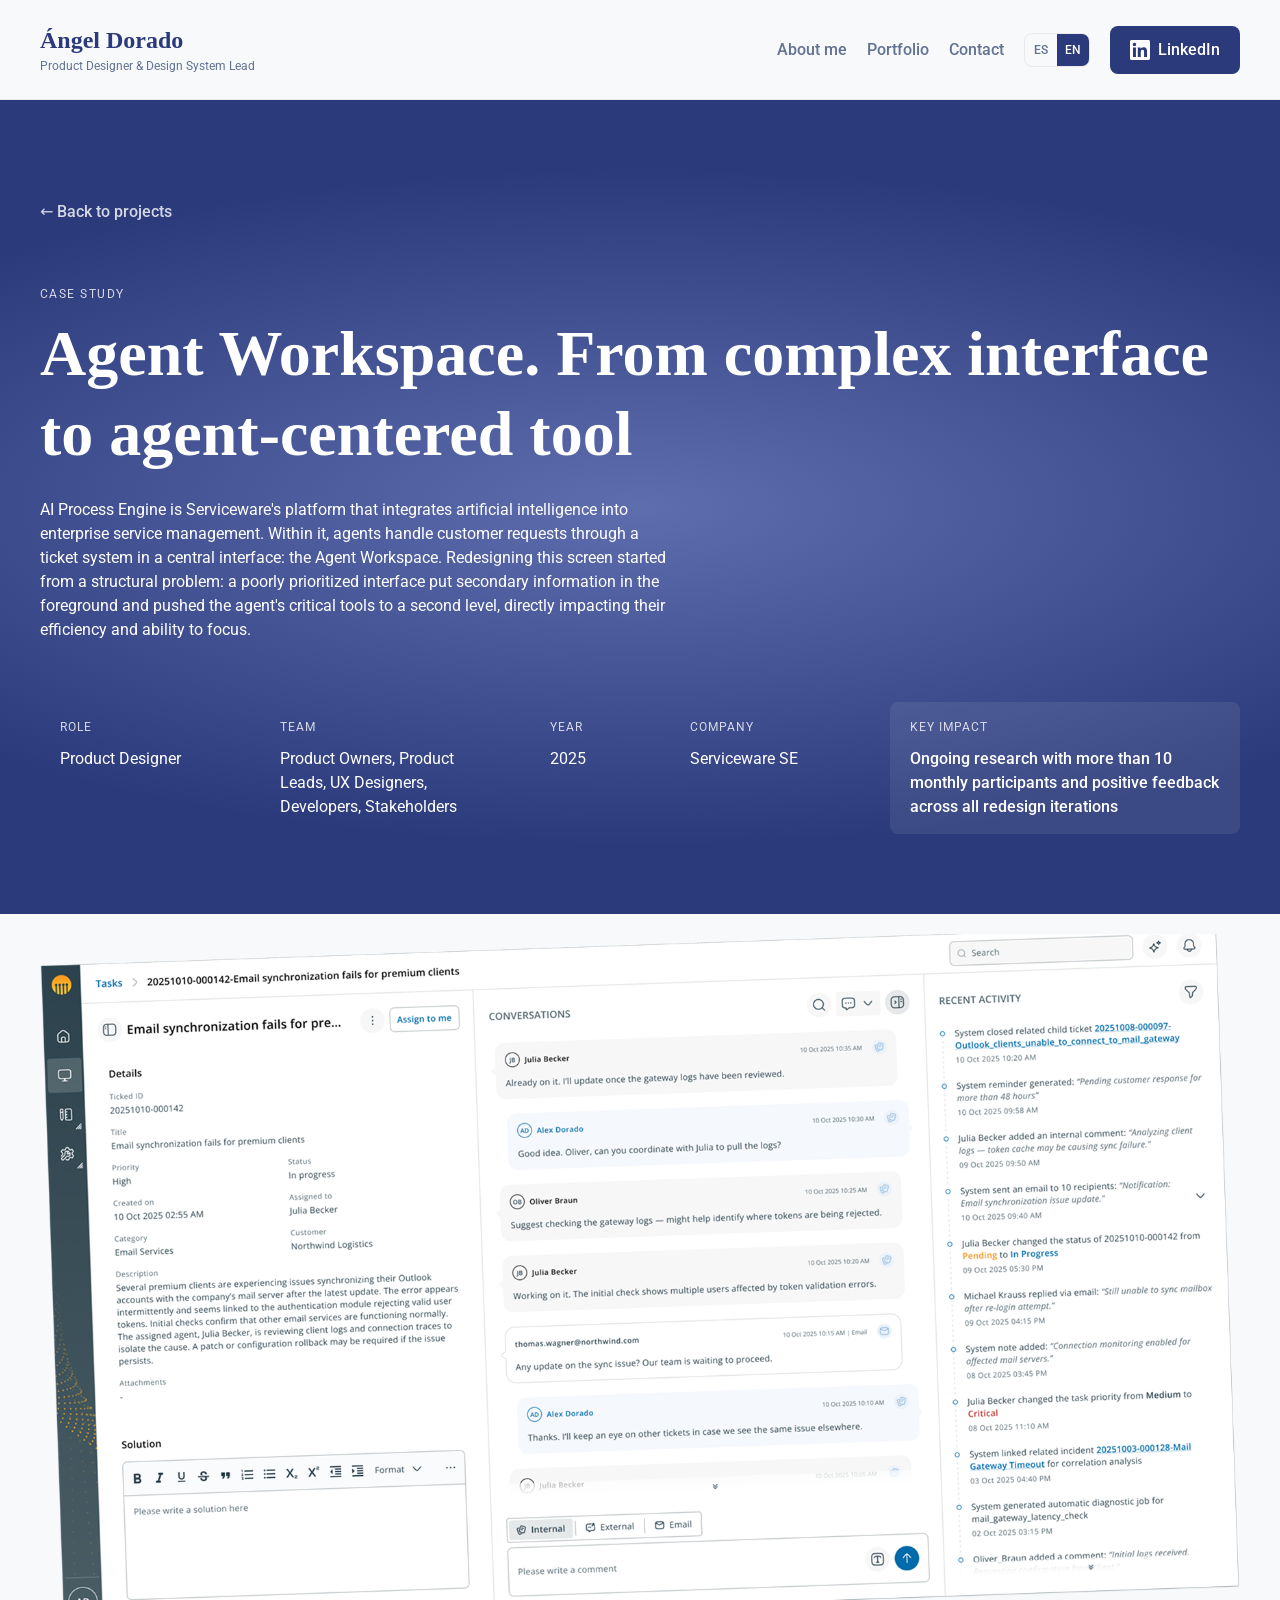
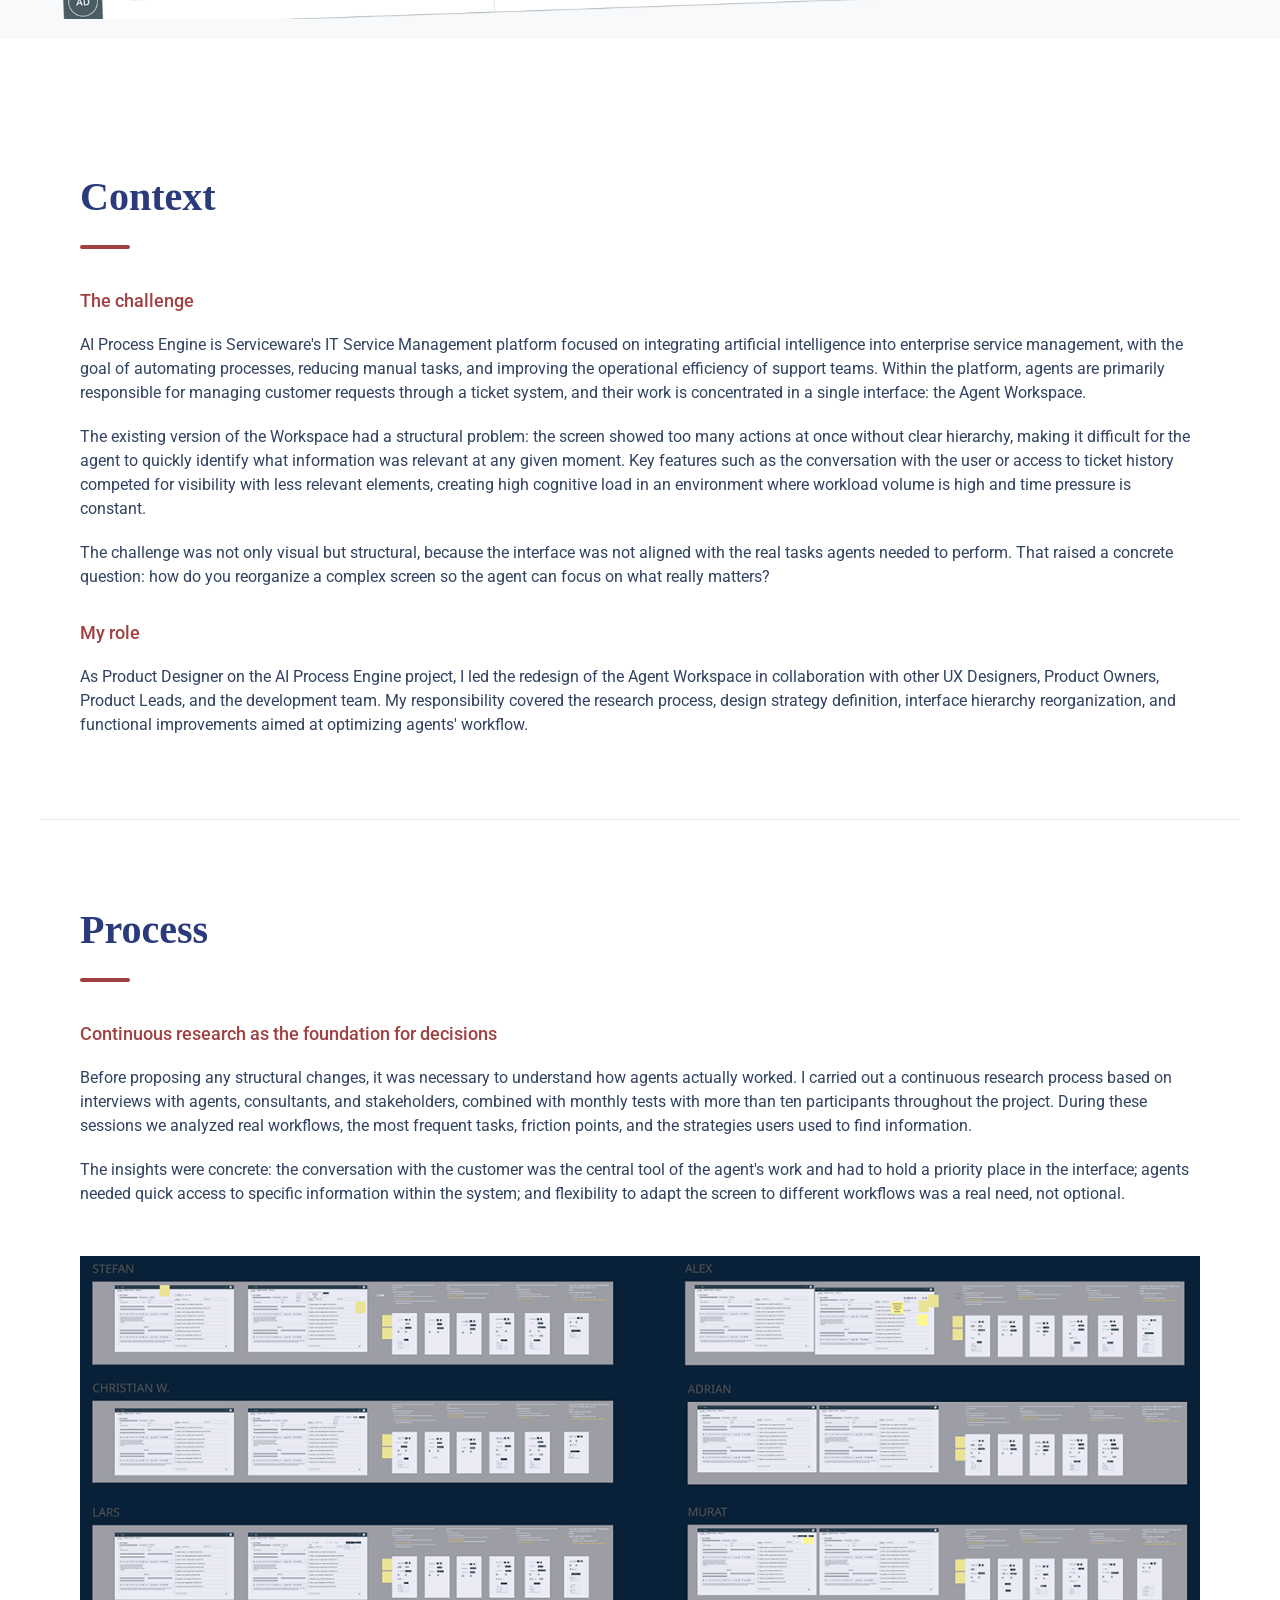
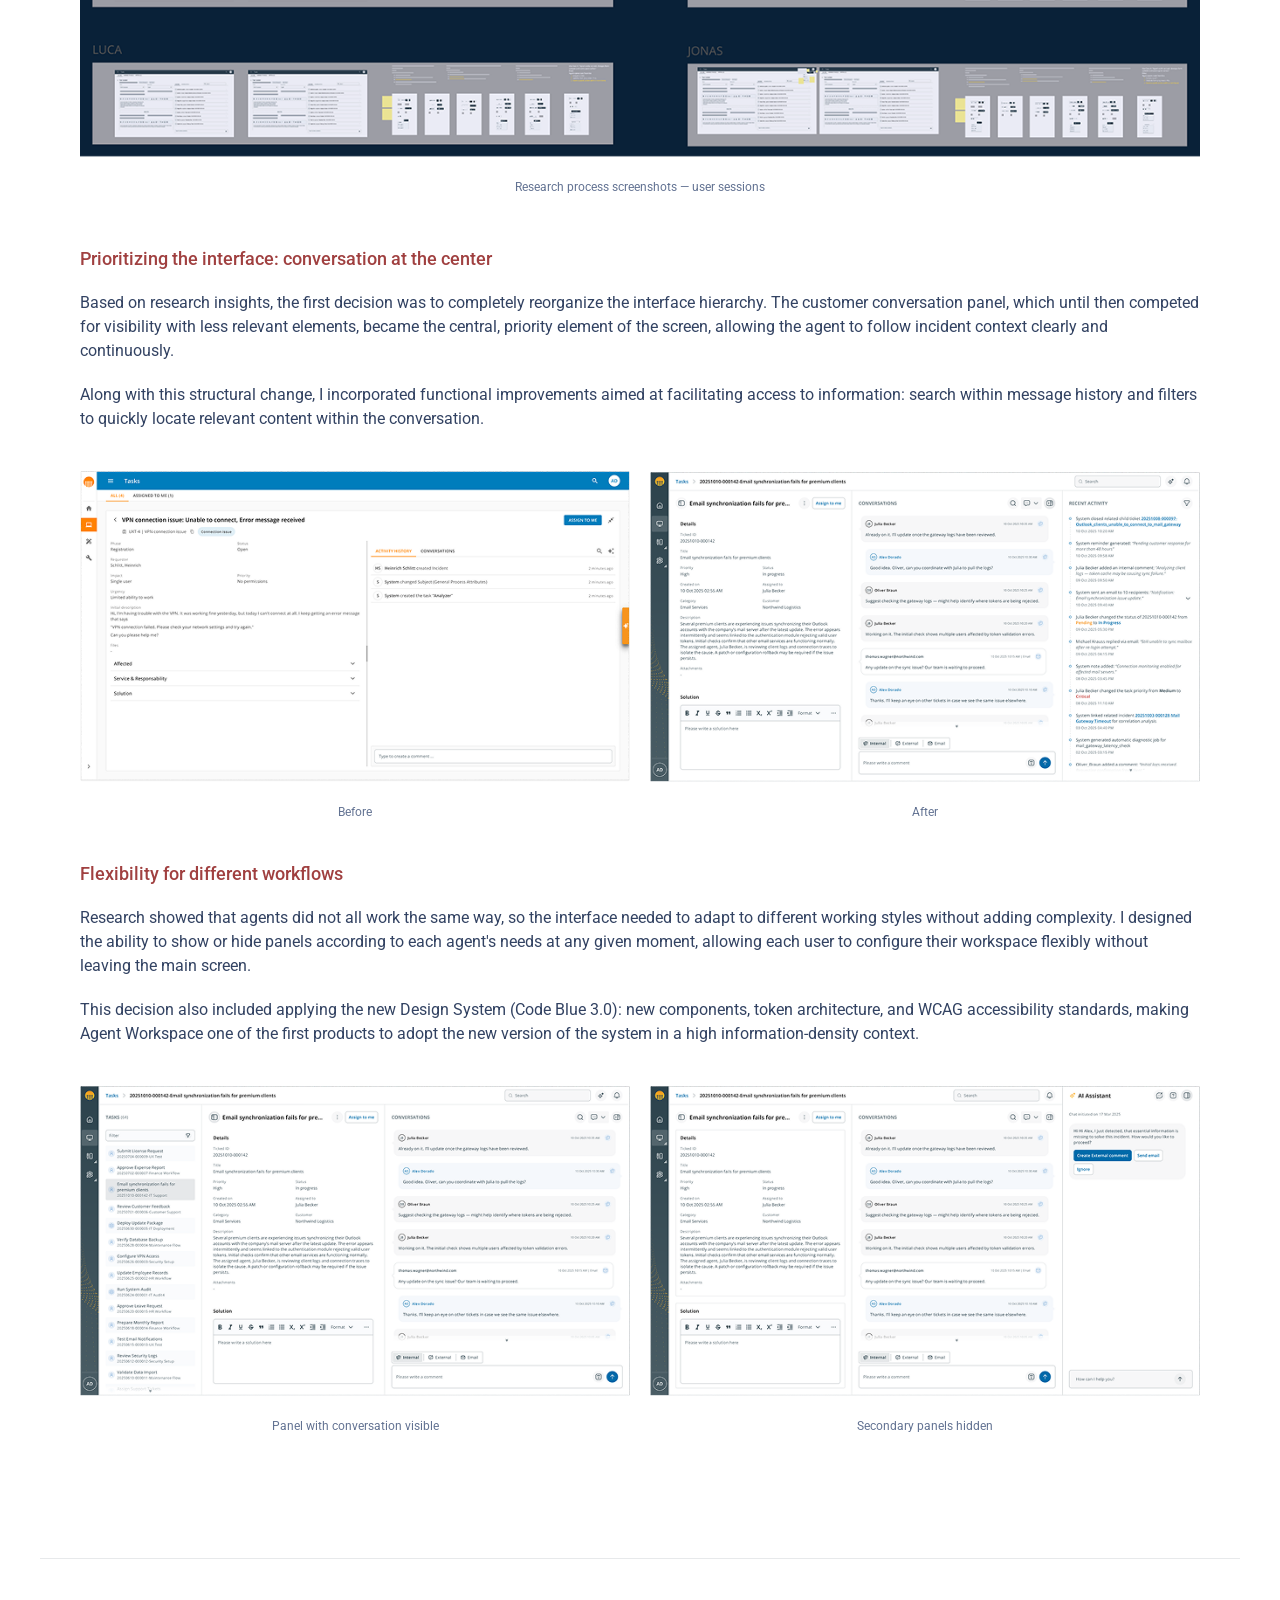
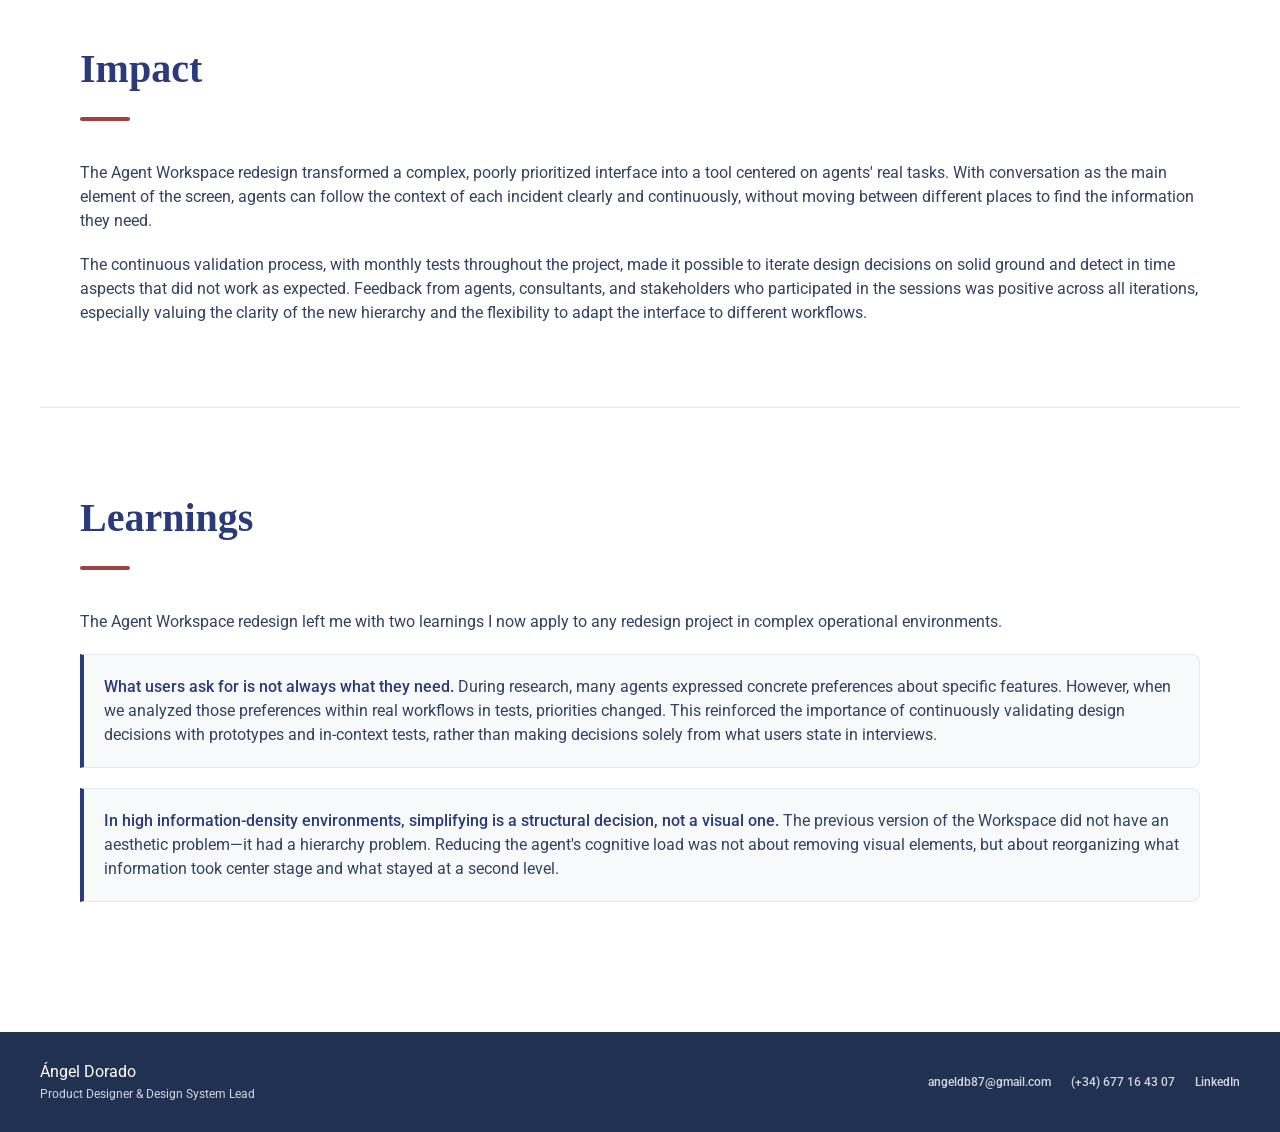
==== proyectos/agent-workspace.html @ 92e084d4 "Publicar portfolio personal con home y casos de estudio. Incluye diseño según Figma, i18n ES/EN y se" ====
<!DOCTYPE html>
<html lang="es">
<head>
  <meta charset="UTF-8">
  <meta name="viewport" content="width=device-width, initial-scale=1.0">
  <title data-i18n-attr="title:case.agent.page_title">Agent Workspace — Ángel Dorado</title>
  <link rel="preconnect" href="https://fonts.googleapis.com">
  <link rel="preconnect" href="https://fonts.gstatic.com" crossorigin>
  <link href="https://fonts.googleapis.com/css2?family=Roboto:wght@400;500;700&display=swap" rel="stylesheet">
  <link rel="stylesheet" href="../css/styles.css">
  <link rel="stylesheet" href="../css/case-study.css">
</head>
<body class="case-study-page">

<nav id="main-nav">
  <a href="../index.html" class="nav-brand">
    <span class="nav-name">Ángel Dorado</span>
    <span class="nav-role" data-i18n="nav.role">Product Designer & Design System Lead</span>
  </a>
  <ul class="nav-links">
    <li><a href="../index.html#about" data-i18n="nav.about">Sobre mi</a></li>
    <li><a href="../index.html#proyectos" data-i18n="nav.portfolio">Portfolio</a></li>
    <li><a href="../index.html#contacto" data-i18n="nav.contact">Contacto</a></li>
    <li>
      <div class="nav-lang" role="group" aria-label="Idioma">
        <button class="lang-btn active" type="button" data-lang="es" aria-pressed="true">ES</button>
        <button class="lang-btn" type="button" data-lang="en" aria-pressed="false">EN</button>
      </div>
    </li>
    <li>
      <a href="https://www.linkedin.com/in/angeldoradobuzon/" target="_blank" rel="noopener noreferrer" class="btn-linkedin">
        <svg width="20" height="20" viewBox="0 0 24 24" fill="currentColor" aria-hidden="true"><path d="M20.447 20.452h-3.554v-5.569c0-1.328-.027-3.037-1.852-3.037-1.853 0-2.136 1.445-2.136 2.939v5.667H9.351V9h3.414v1.561h.046c.477-.9 1.637-1.85 3.37-1.85 3.601 0 4.267 2.37 4.267 5.455v6.286zM5.337 7.433c-1.144 0-2.063-.926-2.063-2.065 0-1.138.92-2.063 2.063-2.063 1.14 0 2.064.925 2.064 2.063 0 1.139-.925 2.065-2.064 2.065zm1.782 13.019H3.555V9h3.564v11.452zM22.225 0H1.771C.792 0 0 .774 0 1.729v20.542C0 23.227.792 24 1.771 24h20.451C23.2 24 24 23.227 24 22.271V1.729C24 .774 23.2 0 22.222 0h.003z"/></svg>
        <span data-i18n="nav.linkedin">Linkedin</span>
      </a>
    </li>
  </ul>
</nav>

<header class="case-hero">
  <div class="case-hero-inner">
    <a href="../index.html#proyectos" class="back-link" data-i18n="case.back">← Volver a proyectos</a>
    <p class="case-label" data-i18n="case.label">Caso de estudio</p>
    <h1 class="case-title" data-i18n="case.agent.title">Agent Workspace. De interfaz compleja a herramienta centrada en el agente</h1>
    <p class="case-summary" data-i18n="case.agent.summary">AI Process Engine es la plataforma de Serviceware que integra inteligencia artificial en la gestión de servicios empresariales. Dentro de ella, los agentes gestionan las peticiones de los clientes a través de un sistema de tickets en una interfaz central: el Agent Workspace. El rediseño de esta pantalla partió de un problema estructural, ya que una interfaz poco jerarquizada mostraba información secundaria en primer plano y relegaba las herramientas críticas del agente a un segundo nivel, impactando directamente en su eficiencia y capacidad de foco.</p>
    <div class="case-meta">
      <div class="case-meta-primary">
      <div class="case-meta-tag">
        <p class="case-meta-label" data-i18n="case.meta.role">Rol</p>
        <p class="case-meta-value" data-i18n="case.agent.meta_role">Product Designer</p>
      </div>
      <div class="case-meta-tag case-meta-tag--team">
        <p class="case-meta-label" data-i18n="case.meta.team">Equipo</p>
        <p class="case-meta-value" data-i18n="case.agent.meta_team">Product Owners, Product Leads, UX Designers, Developers, Stakeholders</p>
      </div>
      <div class="case-meta-tag">
        <p class="case-meta-label" data-i18n="case.meta.year">Año</p>
        <p class="case-meta-value" data-i18n="case.agent.meta_year">2025</p>
      </div>
      <div class="case-meta-tag case-meta-tag--company">
        <p class="case-meta-label" data-i18n="case.meta.company">Empresa</p>
        <p class="case-meta-value" data-i18n="case.agent.meta_company">Serviceware SE</p>
      </div>
      </div>
      <div class="case-meta-tag case-meta-tag--impact">
        <p class="case-meta-label" data-i18n="case.meta.impact">Impacto destacado</p>
        <p class="case-meta-value" data-i18n="case.agent.meta_impact">Research continuo con más de 10 participantes mensuales y feedback positivo en todas las iteraciones del rediseño</p>
      </div>
    </div>
  </div>
</header>

<div class="case-hero-visual">
  <div class="case-hero-visual-inner">
    <img src="../assets/images/projects/Agent-Workspace-Hero.png" alt="Vista general del Agent Workspace rediseñado" width="1280" loading="eager">
  </div>
</div>

<article class="case-body case-content">

  <section class="case-section">
    <div class="case-section-header">
      <h2 class="case-section-title" data-i18n="case.section.context">Contexto</h2>
      <span class="case-section-accent" aria-hidden="true"></span>
    </div>
    <div class="case-block">
      <h3 data-i18n="case.subsection.challenge">El reto</h3>
      <p data-i18n-html="case.agent.p_001">AI Process Engine es la plataforma de Serviceware de IT Service Management orientada a integrar inteligencia artificial en la gestión de servicios empresariales, con el objetivo de automatizar procesos, reducir tareas manuales y mejorar la eficiencia operativa de los equipos de soporte. Dentro de la plataforma, los agentes son los principales responsables de gestionar las peticiones de los clientes a través de un sistema de tickets, y su trabajo se concentra en una única interfaz: el Agent Workspace.</p>
      <p data-i18n-html="case.agent.p_002">La versión existente del Workspace presentaba un problema estructural, ya que la pantalla mostraba demasiadas acciones simultáneas sin una jerarquía clara, lo que dificultaba que el agente identificara rápidamente qué información era relevante en cada momento. Funcionalidades clave como la conversación con el usuario o el acceso al histórico del ticket competían en visibilidad con elementos de menor relevancia, generando una carga cognitiva elevada en un entorno donde el volumen de trabajo es alto y la presión temporal es constante.</p>
      <p data-i18n-html="case.agent.p_003">El reto no era únicamente visual, sino estructural, debido a que la interfaz no estaba alineada con las tareas reales que los agentes debían realizar, lo que planteaba una pregunta concreta: ¿cómo reorganizar una pantalla compleja para que el agente pudiera centrarse en lo que realmente importa?</p>
    </div>
    <div class="case-block">
      <h3 data-i18n="case.subsection.role">Mi rol</h3>
      <p data-i18n-html="case.agent.p_004">Como Product Designer del proyecto AI Process Engine, lideré el rediseño del Agent Workspace en colaboración con otros UX Designers, Product Owners, Product Leads y el equipo de desarrollo. Mi responsabilidad cubrió el proceso de research, la definición de la estrategia de diseño, la reorganización de la jerarquía de la interfaz y el diseño de las mejoras funcionales orientadas a optimizar el flujo de trabajo de los agentes.</p>
    </div>
  </section>

  <hr class="case-divider">

  <section class="case-section">
    <div class="case-section-header">
      <h2 class="case-section-title" data-i18n="case.section.process">Proceso</h2>
      <span class="case-section-accent" aria-hidden="true"></span>
    </div>
    <div class="case-block">
      <h3 data-i18n="case.agent.h3.research_continuo_como_base_de_las_decisiones">Research continuo como base de las decisiones</h3>
      <p data-i18n-html="case.agent.p_005">Antes de proponer ningún cambio estructural, era necesario entender cómo trabajaban realmente los agentes. Llevé a cabo un proceso de investigación continuo basado en entrevistas con agentes, consultores y stakeholders, combinado con tests mensuales con más de diez participantes durante todo el proyecto. Durante estas sesiones analizamos los flujos reales de trabajo, las tareas más frecuentes, los puntos de fricción y las estrategias que los usuarios utilizaban para encontrar información.</p>
      <p data-i18n-html="case.agent.p_006">Los insights obtenidos fueron concretos: la conversación con el cliente era la herramienta central del trabajo del agente y debía ocupar un lugar prioritario en la interfaz; los agentes necesitaban acceder rápidamente a información específica dentro del sistema; y la flexibilidad para adaptar la pantalla a distintos flujos de trabajo era una necesidad real, no opcional.</p>
      <figure class="case-figure">
        <img src="../assets/images/projects/Agent-Workspace-Research.png" alt="Proceso de research con usuarios" loading="lazy">
        <figcaption data-i18n="case.agent.cap.capturas_del_proceso_de_research_se">Capturas del proceso de research — sesiones con usuarios</figcaption>
      </figure>
    </div>
    <div class="case-block">
      <h3 data-i18n="case.agent.h3.jerarquizar_la_interfaz_la_conversaci_n_como">Jerarquizar la interfaz: la conversación como centro</h3>
      <p data-i18n-html="case.agent.p_007">A partir de los insights del research, la primera decisión fue reorganizar completamente la jerarquía de la interfaz. El panel de conversación con el cliente, que hasta entonces competía en visibilidad con elementos de menor relevancia, pasó a ser el elemento central y prioritario de la pantalla, permitiendo al agente seguir el contexto de la incidencia de forma clara y continua.</p>
      <p data-i18n-html="case.agent.p_008">Junto con este cambio estructural, incorporé mejoras funcionales orientadas a facilitar el acceso a la información: búsqueda dentro del historial de mensajes y filtros para localizar rápidamente contenido relevante dentro de la conversación.</p>
      <div class="case-figure-grid">
        <figure class="case-figure">
          <img src="../assets/images/projects/Agent-Workspace-2.png" alt="Agent Workspace — vista anterior" loading="lazy">
          <figcaption data-i18n="case.agent.cap.antes">Antes</figcaption>
        </figure>
        <figure class="case-figure">
          <img src="../assets/images/projects/Agent-Workspace-3.png" alt="Agent Workspace — vista rediseñada" loading="lazy">
          <figcaption data-i18n="case.agent.cap.despu_s">Después</figcaption>
        </figure>
      </div>
    </div>
    <div class="case-block">
      <h3 data-i18n="case.agent.h3.flexibilidad_para_distintos_flujos_de_trabajo">Flexibilidad para distintos flujos de trabajo</h3>
      <p data-i18n-html="case.agent.p_009">El research evidenció que los agentes no trabajaban todos de la misma forma, por lo que la interfaz necesitaba adaptarse a distintos estilos de trabajo sin añadir complejidad. Diseñé la posibilidad de mostrar u ocultar paneles según las necesidades del agente en cada momento, permitiendo que cada usuario configurara su espacio de trabajo de forma flexible sin necesidad de abandonar la pantalla principal.</p>
      <p data-i18n-html="case.agent.p_010">Esta decisión también incluyó la aplicación del nuevo Design System (Code Blue 3.0): nuevos componentes, arquitectura de tokens y estándares de accesibilidad WCAG, convirtiendo el Agent Workspace en uno de los primeros productos en adoptar la nueva versión del sistema en un contexto de alta densidad informativa.</p>
      <div class="case-figure-grid">
        <figure class="case-figure">
          <img src="../assets/images/projects/Agent-Workspace-Panel-A.png" alt="Opciones de paneles del workspace — configuración A" loading="lazy">
          <figcaption data-i18n="case.agent.cap.panel_conversaci_n_visible">Panel con conversación visible</figcaption>
        </figure>
        <figure class="case-figure">
          <img src="../assets/images/projects/Agent-Workspace-Panel-B.png" alt="Opciones de paneles del workspace — configuración B" loading="lazy">
          <figcaption data-i18n="case.agent.cap.paneles_ocultos">Paneles secundarios ocultos</figcaption>
        </figure>
      </div>
    </div>
  </section>

  <hr class="case-divider">

  <section class="case-section">
    <div class="case-section-header">
      <h2 class="case-section-title" data-i18n="case.section.impact">Impacto</h2>
      <span class="case-section-accent" aria-hidden="true"></span>
    </div>
    <p data-i18n-html="case.agent.p_011">El rediseño del Agent Workspace transformó una interfaz compleja y poco jerarquizada en una herramienta centrada en las tareas reales del agente. Con la conversación como elemento principal de la pantalla, los agentes pueden seguir el contexto de cada incidencia de forma clara y continua, sin tener que moverse entre distintos sitios para encontrar la información que necesitan.</p>
    <p data-i18n-html="case.agent.p_012">El proceso de validación continua, con tests mensuales durante todo el proyecto, permitió iterar las decisiones de diseño de forma fundamentada y detectar a tiempo aspectos que no funcionaban como se esperaba. El feedback de los agentes, consultores y stakeholders que participaron en las sesiones fue positivo en todas las iteraciones, valorando especialmente la claridad de la nueva jerarquía y la flexibilidad para adaptar la interfaz a distintos flujos de trabajo.</p>
  </section>

  <hr class="case-divider">

  <section class="case-section">
    <div class="case-section-header">
      <h2 class="case-section-title" data-i18n="case.section.learnings">Aprendizajes</h2>
      <span class="case-section-accent" aria-hidden="true"></span>
    </div>
    <p data-i18n-html="case.agent.p_013">El rediseño del Agent Workspace me dejó dos aprendizajes que aplico ahora a cualquier proyecto de rediseño en entornos operativos complejos.</p>
    <div class="case-callout">
      <p data-i18n-html="case.agent.p_014"><strong>Lo que los usuarios piden no siempre es lo que necesitan.</strong> Durante el research, muchos agentes expresaban preferencias concretas sobre funcionalidades específicas. Sin embargo, cuando analizábamos esas preferencias dentro de flujos de trabajo reales en los tests, las prioridades cambiaban. Esto reforzó la importancia de validar continuamente las decisiones de diseño con prototipos y tests en contexto, en lugar de tomar decisiones únicamente a partir de lo que los usuarios declaran en entrevistas.</p>
    </div>
    <div class="case-callout">
      <p data-i18n-html="case.agent.p_015"><strong>En entornos de alta densidad informativa, simplificar es una decisión estructural, no visual.</strong> La versión anterior del Workspace no tenía un problema estético, sino más bien un problema de jerarquía. Reducir la carga cognitiva del agente no pasaba por eliminar elementos visuales, sino por reorganizar qué información ocupaba el primer plano y cuál quedaba en un segundo nivel.</p>
    </div>
  </section>

</article>

<footer>
  <div class="footer-left">
    <p class="footer-name">Ángel Dorado</p>
    <p class="footer-role" data-i18n="footer.role">Product Designer & Design System Lead</p>
  </div>
  <div class="footer-links">
    <a href="mailto:angeldb87@gmail.com">angeldb87@gmail.com</a>
    <a href="tel:+34677164307">(+34) 677 16 43 07</a>
    <a href="https://www.linkedin.com/in/angeldoradobuzon/" target="_blank" rel="noopener noreferrer" data-i18n="contact.linkedin">Linkedin</a>
  </div>
</footer>

<script src="../js/locales-data.js"></script>
<script src="../js/case-locales-data.js"></script>
<script src="../js/i18n.js"></script>
<script src="../js/main.js"></script>
</body>
</html>
---- css/styles.css ----
:root {
  --color-primary: #2a3a7a;
  --color-accent: #a04040;
  --color-dark: #213151;
  --color-light: #ffffff;
  --color-text: #324262;
  --color-text-alt: #627292;
  --color-text-light: #ffffff;
  --color-text-light-muted: rgba(255, 255, 255, 0.8);
  --color-bg-surface: #f7f9fb;
  --color-border: #e7e9eb;
  --font-display: Georgia, 'Times New Roman', serif;
  --font-body: 'Roboto', system-ui, sans-serif;
  --max-width: 1280px;
  --radius: 8px;
  --section-padding: 50px 40px;
  /* Tipografía Portfolio (Figma) */
  --fs-h1: 64px;
  --lh-h1: 80px;
  --fs-h2: 40px;
  --lh-h2: 56px;
  --fs-h3: 24px;
  --lh-h3: 32px;
  --fs-h4: 20px;
  --lh-h4: 28px;
  --fs-h5: 18px;
  --lh-h5: 24px;
  --fs-body: 16px;
  --lh-body: 24px;
  --fs-caption: 12px;
  --lh-caption: 20px;
  --fw-regular: 400;
  --fw-medium: 500;
  --fw-bold: 700;
}

*, *::before, *::after { box-sizing: border-box; margin: 0; padding: 0; }

html { scroll-behavior: smooth; }

body {
  font-family: var(--font-body);
  font-size: var(--fs-body);
  line-height: var(--lh-body);
  font-weight: var(--fw-regular);
  color: var(--color-text);
  background: var(--color-light);
  overflow-x: hidden;
}

/* ── NAV ── */
nav {
  position: fixed;
  top: 0;
  left: 0;
  right: 0;
  z-index: 100;
  display: flex;
  align-items: center;
  justify-content: space-between;
  height: 100px;
  padding: 0 40px;
  background: var(--color-bg-surface);
  border-bottom: 1px solid var(--color-border);
  transition: box-shadow 0.3s;
}

nav.scrolled { box-shadow: 0 4px 24px rgba(42, 58, 122, 0.08); }

.nav-brand {
  text-decoration: none;
  display: flex;
  flex-direction: column;
  gap: 0;
}

.nav-name {
  font-family: var(--font-display);
  font-size: var(--fs-h3);
  font-weight: var(--fw-bold);
  line-height: var(--lh-h3);
  color: var(--color-primary);
  letter-spacing: 0;
}

.nav-role {
  font-size: var(--fs-caption);
  line-height: var(--lh-caption);
  color: var(--color-text-alt);
  font-weight: var(--fw-regular);
}

.nav-links {
  display: flex;
  align-items: center;
  gap: 20px;
  list-style: none;
}

.nav-links > li > a:not(.btn-linkedin) {
  font-size: var(--fs-body);
  font-weight: var(--fw-medium);
  line-height: var(--lh-body);
  color: var(--color-text-alt);
  text-decoration: none;
  transition: color 0.2s;
}

.nav-links > li > a:not(.btn-linkedin):hover { color: var(--color-primary); }

.nav-lang {
  display: flex;
  border: 1px solid var(--color-border);
  border-radius: var(--radius);
  overflow: hidden;
}

.lang-btn {
  width: 32px;
  height: 32px;
  font-size: var(--fs-caption);
  font-weight: var(--fw-medium);
  line-height: var(--lh-caption);
  border: none;
  background: transparent;
  color: var(--color-text-alt);
  cursor: pointer;
  transition: all 0.2s;
  font-family: var(--font-body);
}

.lang-btn.active {
  background: var(--color-primary);
  color: var(--color-light);
}

.btn-linkedin {
  display: inline-flex;
  align-items: center;
  gap: 8px;
  height: 48px;
  padding: 0 20px;
  background: var(--color-primary);
  color: white;
  border-radius: var(--radius);
  font-size: var(--fs-body);
  font-weight: var(--fw-medium);
  line-height: var(--lh-body);
  text-decoration: none;
  transition: all 0.25s;
}

.btn-linkedin:hover {
  background: #1e2d6b;
  transform: translateY(-1px);
  box-shadow: 0 6px 20px rgba(42, 58, 122, 0.25);
}

/* ── HERO ── */
#hero {
  position: relative;
  min-height: 680px;
  display: flex;
  align-items: flex-end;
  padding: 150px 40px 0;
  background: radial-gradient(ellipse 960px 340px at 50% 50%, rgba(93, 109, 173, 1) 0%, rgba(68, 84, 148, 1) 50%, rgba(42, 58, 122, 1) 100%);
  overflow: hidden;
}

.hero-inner {
  position: relative;
  z-index: 1;
  max-width: var(--max-width);
  margin: 0 auto;
  width: 100%;
  min-height: 354px;
  display: grid;
  grid-template-columns: minmax(0, 1fr) auto;
  align-items: end;
  gap: 60px;
}

.hero-content {
  min-width: 0;
  max-width: 800px;
  display: flex;
  flex-direction: column;
  gap: 60px;
  padding-bottom: 120px;
}

.hero-headline {
  display: flex;
  flex-direction: column;
  gap: 10px;
}

.hero-title {
  font-family: var(--font-display);
  font-size: clamp(36px, 5vw, var(--fs-h1));
  font-weight: var(--fw-bold);
  line-height: var(--lh-h1);
  color: var(--color-text-light);
  letter-spacing: 0;
}

.hero-role {
  font-size: var(--fs-h5);
  font-weight: var(--fw-medium);
  line-height: var(--lh-h5);
  color: var(--color-text-light-muted);
}

.hero-desc {
  font-size: var(--fs-body);
  line-height: var(--lh-body);
  color: var(--color-text-light);
  max-width: 600px;
  font-weight: var(--fw-regular);
}

.hero-desc strong {
  font-weight: var(--fw-medium);
}

.hero-actions {
  display: flex;
  gap: 20px;
  flex-wrap: wrap;
}

.btn-primary {
  display: inline-flex;
  align-items: center;
  gap: 8px;
  height: 48px;
  padding: 0 20px;
  background: var(--color-accent);
  color: white;
  border-radius: var(--radius);
  font-size: var(--fs-body);
  font-weight: var(--fw-medium);
  line-height: var(--lh-body);
  text-decoration: none;
  transition: all 0.25s;
  border: none;
  cursor: pointer;
}

.btn-primary:hover {
  background: #8a3535;
  transform: translateY(-2px);
  box-shadow: 0 8px 24px rgba(160, 64, 64, 0.35);
}

.btn-secondary {
  display: inline-flex;
  align-items: center;
  height: 48px;
  padding: 0 20px;
  background: transparent;
  color: white;
  border: 1px solid white;
  border-radius: var(--radius);
  font-size: var(--fs-body);
  font-weight: var(--fw-medium);
  line-height: var(--lh-body);
  text-decoration: none;
  transition: all 0.25s;
}

.btn-secondary:hover {
  background: rgba(255, 255, 255, 0.1);
  transform: translateY(-2px);
}

.hero-photo-wrap {
  position: relative;
  width: 420px;
  height: 420px;
  justify-self: end;
  align-self: end;
  flex-shrink: 0;
}

.hero-photo {
  width: 100%;
  height: 100%;
  object-fit: cover;
  object-position: center bottom;
  display: block;
}

/* ── FADE IN ── */
.fade-in {
  opacity: 0;
  transform: translateY(24px);
  transition: opacity 0.7s ease, transform 0.7s ease;
}

.fade-in.visible {
  opacity: 1;
  transform: translateY(0);
}

.fade-in-delay-1 { transition-delay: 0.1s; }
.fade-in-delay-2 { transition-delay: 0.2s; }
.fade-in-delay-3 { transition-delay: 0.3s; }
.fade-in-delay-4 { transition-delay: 0.4s; }
.fade-in-delay-5 { transition-delay: 0.5s; }

/* ── SECTIONS ── */
section { padding: var(--section-padding); }

.section-inner {
  max-width: var(--max-width);
  margin: 0 auto;
  display: flex;
  flex-direction: column;
  gap: 40px;
}

.section-header {
  display: flex;
  flex-direction: column;
  gap: 20px;
}

.section-label {
  font-size: var(--fs-body);
  font-weight: var(--fw-medium);
  line-height: var(--lh-body);
  color: var(--color-accent);
}

.section-title {
  font-family: var(--font-display);
  font-size: clamp(28px, 4vw, var(--fs-h2));
  font-weight: var(--fw-bold);
  line-height: var(--lh-h2);
  color: var(--color-primary);
  letter-spacing: 0;
}

.divider {
  width: 50px;
  height: 4px;
  background: var(--color-accent);
  border-radius: 2px;
}

/* ── ABOUT ── */
#about { background: var(--color-light); }

.about-grid {
  display: grid;
  grid-template-columns: 1fr 500px;
  gap: 80px;
  align-items: start;
}

.about-text {
  font-size: var(--fs-body);
  line-height: var(--lh-body);
  color: var(--color-text);
  margin-bottom: 20px;
  text-align: justify;
}

.about-text strong {
  color: var(--color-primary);
  font-weight: var(--fw-medium);
}

.kpi-row {
  display: flex;
  gap: 40px;
  flex-wrap: wrap;
}

.kpi-item {
  background: var(--color-bg-surface);
  border-radius: var(--radius);
  padding: 15px 20px;
  min-width: 0;
}

.kpi-label {
  font-size: var(--fs-body);
  line-height: var(--lh-body);
  color: var(--color-text-alt);
  font-weight: var(--fw-regular);
  margin-bottom: 0;
}

.kpi-value {
  font-family: var(--font-display);
  font-size: clamp(28px, 3vw, var(--fs-h2));
  font-weight: var(--fw-bold);
  line-height: var(--lh-h2);
  color: var(--color-primary);
  letter-spacing: 0;
}

/* Skills */
.skills-list {
  display: flex;
  flex-direction: column;
  gap: 5px;
}

.skill-row {
  display: flex;
  align-items: center;
  gap: 15px;
  padding: 10px 15px;
  border: 1px solid var(--color-border);
  border-radius: var(--radius);
  background: var(--color-light);
}

.skill-icon {
  flex-shrink: 0;
  width: 40px;
  height: 40px;
  background: var(--color-primary);
  border-radius: var(--radius);
  display: flex;
  align-items: center;
  justify-content: center;
  padding: 8px;
}

.skill-icon img {
  width: 24px;
  height: 24px;
  display: block;
}

.skill-text {
  font-size: var(--fs-caption);
  line-height: var(--lh-caption);
  flex: 1;
}

.skill-title {
  font-weight: var(--fw-medium);
  color: var(--color-primary);
}

.skill-desc {
  font-weight: var(--fw-regular);
  color: var(--color-text-alt);
}

/* ── PROJECTS ── */
#proyectos { background: var(--color-bg-surface); }

.projects-grid {
  display: grid;
  grid-template-columns: repeat(2, 1fr);
  gap: 40px;
}

.project-card {
  position: relative;
  background: var(--color-light);
  border: 1px solid var(--color-border);
  border-radius: var(--radius);
  overflow: hidden;
  text-decoration: none;
  display: flex;
  flex-direction: column;
  min-height: 420px;
  transition: transform 0.3s cubic-bezier(0.4, 0, 0.2, 1),
              box-shadow 0.3s cubic-bezier(0.4, 0, 0.2, 1),
              border-color 0.3s ease;
}

.project-card:hover {
  transform: translateY(-6px);
  box-shadow: 0 20px 48px rgba(42, 58, 122, 0.14);
  border-color: transparent;
}

.project-thumb {
  height: 200px;
  background: var(--color-bg-surface);
  border-bottom: 1px solid var(--color-border);
  overflow: hidden;
  position: relative;
  flex-shrink: 0;
}

.project-thumb img {
  width: 100%;
  height: 100%;
  object-fit: cover;
  object-position: center top;
  display: block;
  transition: transform 0.5s cubic-bezier(0.4, 0, 0.2, 1);
  transform-origin: center center;
}

.project-card:hover .project-thumb img {
  transform: scale(1.1);
}

.project-body {
  flex: 1;
  padding: 40px;
  display: flex;
  flex-direction: column;
  gap: 20px;
}

.project-year {
  font-size: var(--fs-caption);
  font-weight: var(--fw-medium);
  line-height: var(--lh-caption);
  color: var(--color-accent);
  text-transform: uppercase;
}

.project-title {
  font-family: var(--font-display);
  font-size: var(--fs-h4);
  font-weight: var(--fw-bold);
  line-height: var(--lh-h4);
  color: var(--color-primary);
  letter-spacing: 0;
}

.project-tags {
  display: flex;
  flex-wrap: wrap;
  gap: 10px;
  padding-top: 5px;
}

.tag {
  font-size: var(--fs-caption);
  font-weight: var(--fw-regular);
  line-height: var(--lh-caption);
  padding: 2px 10px;
  height: 24px;
  display: inline-flex;
  align-items: center;
  border-radius: var(--radius);
  background: var(--color-bg-surface);
  color: var(--color-text-alt);
  border: 1px solid var(--color-border);
  white-space: nowrap;
}

/* Hover overlay solo sobre la imagen (Figma State=Hover) */
.project-overlay {
  position: absolute;
  inset: 0;
  z-index: 2;
  background: var(--color-primary);
  display: flex;
  flex-direction: column;
  justify-content: center;
  padding: 32px 40px;
  gap: 16px;
  opacity: 0;
  transition: opacity 0.35s cubic-bezier(0.4, 0, 0.2, 1);
  pointer-events: none;
}

.project-card:hover .project-overlay {
  opacity: 1;
}

.overlay-title {
  font-family: var(--font-display);
  font-size: var(--fs-h5);
  font-weight: var(--fw-bold);
  line-height: var(--lh-h5);
  color: var(--color-text-light);
}

.overlay-desc {
  font-size: var(--fs-body);
  font-weight: var(--fw-regular);
  line-height: var(--lh-body);
  color: rgba(255, 255, 255, 0.85);
  display: -webkit-box;
  -webkit-line-clamp: 4;
  -webkit-box-orient: vertical;
  overflow: hidden;
}

.overlay-link {
  display: inline-flex;
  align-items: center;
  gap: 8px;
  font-size: var(--fs-body);
  font-weight: var(--fw-medium);
  line-height: var(--lh-body);
  color: var(--color-text-light);
  border-bottom: 2px solid var(--color-accent);
  padding-bottom: 2px;
  width: fit-content;
  transition: gap 0.2s ease;
}

.project-card:hover .overlay-link {
  gap: 12px;
}

/* ── CONTACT ── */
#contacto {
  background: var(--color-primary);
  padding: 150px 40px;
}

.contact-inner {
  max-width: var(--max-width);
  margin: 0 auto;
  text-align: center;
  display: flex;
  flex-direction: column;
  align-items: center;
  gap: 40px;
}

.contact-title {
  font-family: var(--font-display);
  font-size: clamp(36px, 5vw, var(--fs-h1));
  font-weight: var(--fw-bold);
  line-height: var(--lh-h1);
  color: white;
  letter-spacing: 0;
}

.contact-subtitle {
  font-size: var(--fs-body);
  line-height: var(--lh-body);
  color: white;
  max-width: 600px;
  font-weight: var(--fw-regular);
}

.contact-links {
  display: flex;
  justify-content: center;
  gap: 20px;
  flex-wrap: wrap;
}

.contact-btn {
  display: inline-flex;
  align-items: center;
  gap: 8px;
  height: 48px;
  padding: 0 20px;
  border-radius: var(--radius);
  font-size: var(--fs-body);
  font-weight: var(--fw-medium);
  line-height: var(--lh-body);
  text-decoration: none;
  transition: all 0.25s;
}

.contact-btn-outline {
  background: transparent;
  color: white;
  border: 1px solid white;
}

.contact-btn-outline:hover {
  background: rgba(255, 255, 255, 0.1);
  transform: translateY(-2px);
}

.contact-btn-accent {
  background: var(--color-accent);
  color: white;
  border: 1px solid var(--color-accent);
}

.contact-btn-accent:hover {
  background: #8a3535;
  transform: translateY(-2px);
  box-shadow: 0 8px 24px rgba(160, 64, 64, 0.35);
}

/* ── FOOTER ── */
footer {
  background: var(--color-dark);
  height: 100px;
  padding: 0 40px;
  display: flex;
  align-items: center;
  justify-content: space-between;
}

.footer-name {
  font-size: var(--fs-body);
  line-height: var(--lh-body);
  color: white;
  font-weight: var(--fw-regular);
}

.footer-role {
  font-size: var(--fs-caption);
  line-height: var(--lh-caption);
  color: var(--color-text-light-muted);
  margin-top: 0;
}

.footer-links {
  display: flex;
  gap: 20px;
  align-items: center;
}

.footer-links a {
  font-size: var(--fs-caption);
  font-weight: var(--fw-medium);
  line-height: var(--lh-caption);
  color: var(--color-text-light-muted);
  text-decoration: none;
  transition: color 0.2s;
}

.footer-links a:hover { color: white; }

/* ── RESPONSIVE ── */
@media (max-width: 1100px) {
  .hero-inner {
    display: flex;
    flex-direction: column;
    align-items: center;
    gap: 48px;
    min-height: auto;
  }

  .hero-photo-wrap {
    width: min(320px, 80vw);
    height: min(320px, 80vw);
    justify-self: center;
    order: 2;
  }

  #hero {
    align-items: center;
    padding-bottom: 60px;
    text-align: center;
  }

  .hero-content {
    align-items: center;
    margin: 0 auto;
    padding-bottom: 0;
    order: 1;
    max-width: 100%;
  }

  .hero-desc { text-align: center; }

  .hero-actions { justify-content: center; }

  .about-grid {
    grid-template-columns: 1fr;
    gap: 48px;
  }

  .about-right { width: 100%; }
}

@media (max-width: 900px) {
  nav {
    height: auto;
    min-height: 80px;
    padding: 16px 24px;
    flex-wrap: wrap;
    gap: 16px;
  }

  .nav-links {
    flex-wrap: wrap;
    justify-content: flex-end;
    gap: 12px;
  }

  .projects-grid { grid-template-columns: 1fr; }

  section { padding: 72px 24px; }

  #hero { margin-top: 80px; padding: 100px 24px 48px; }

  #contacto { padding: 100px 24px; }

  footer {
    flex-direction: column;
    height: auto;
    padding: 28px 24px;
    gap: 16px;
    text-align: center;
  }

  .footer-links { flex-wrap: wrap; justify-content: center; }
}

@media (max-width: 600px) {
  .nav-links > li:not(:last-child):not(:nth-last-child(2)) { display: none; }

  .kpi-row { flex-direction: column; gap: 16px; }

  .contact-links { flex-direction: column; align-items: stretch; }

  .contact-btn { justify-content: center; }
}
---- css/case-study.css ----
/* ── CASE STUDY PAGES (Figma) ── */
.case-study-page {
  padding-top: 100px;
  background: var(--color-light);
}

/* Hero azul (mismo gradiente que home) */
.case-hero {
  background: radial-gradient(ellipse 960px 340px at 50% 50%, rgba(93, 109, 173, 1) 0%, rgba(68, 84, 148, 1) 50%, rgba(42, 58, 122, 1) 100%);
  padding: 100px 40px 80px;
}

.case-hero-inner {
  max-width: var(--max-width);
  margin: 0 auto;
}

.back-link {
  display: inline-flex;
  align-items: center;
  gap: 8px;
  font-size: var(--fs-body);
  font-weight: var(--fw-medium);
  line-height: var(--lh-body);
  color: var(--color-text-light-muted);
  text-decoration: none;
  margin-bottom: 60px;
  transition: color 0.2s;
}

.back-link:hover { color: var(--color-text-light); }

.case-label {
  font-size: var(--fs-caption);
  font-weight: var(--fw-regular);
  line-height: var(--lh-caption);
  letter-spacing: 0.12em;
  text-transform: uppercase;
  color: var(--color-text-light-muted);
  margin-bottom: 10px;
}

.case-title {
  font-family: var(--font-display);
  font-size: clamp(36px, 5vw, var(--fs-h1));
  font-weight: var(--fw-bold);
  line-height: var(--lh-h1);
  color: var(--color-text-light);
  letter-spacing: 0;
  margin-bottom: 24px;
  max-width: 1280px;
}

.case-summary {
  font-size: var(--fs-body);
  line-height: var(--lh-body);
  color: var(--color-text-light);
  max-width: 640px;
  margin-bottom: 60px;
  font-weight: var(--fw-regular);
}

/* KPIs — grupo de 4 (izq) + impacto (der); padding sin borde/fondo */
.case-meta {
  display: flex;
  flex-direction: column;
  gap: 20px;
  align-items: stretch;
}

.case-meta-primary {
  display: grid;
  grid-template-columns: repeat(2, minmax(0, 1fr));
  gap: 20px;
  align-items: start;
}

.case-meta-tag {
  min-width: 0;
  padding: 15px 20px;
  background: none;
  border: none;
  border-radius: 0;
}

.case-meta-label {
  font-size: var(--fs-caption);
  font-weight: var(--fw-regular);
  line-height: var(--lh-caption);
  letter-spacing: 0.08em;
  text-transform: uppercase;
  color: var(--color-text-light-muted);
  margin-bottom: 10px;
}

.case-meta-value {
  font-size: var(--fs-body);
  font-weight: var(--fw-regular);
  line-height: var(--lh-body);
  color: var(--color-text-light);
  white-space: normal;
}

.case-meta-tag--impact {
  background: rgba(255, 255, 255, 0.08);
  border-radius: var(--radius);
}

.case-meta-tag--impact .case-meta-value {
  font-weight: var(--fw-medium);
}

/* Tablet: 4 arriba, impacto abajo al 100% */
@media (min-width: 768px) {
  .case-meta-primary {
    grid-template-columns: repeat(4, minmax(0, 1fr));
  }

  .case-meta-tag--impact {
    width: 100%;
  }
}

/* Desktop: 4 a la izquierda (anchos Figma), impacto a la derecha */
@media (min-width: 1100px) {
  .case-meta {
    flex-direction: row;
    align-items: flex-start;
    gap: 20px;
  }

  .case-meta-primary {
    flex: 0 1 auto;
    display: flex;
    flex-wrap: nowrap;
    gap: 20px;
    min-width: 0;
  }

  .case-meta-primary .case-meta-tag:nth-child(1) {
    flex: 0 0 200px;
  }

  .case-meta-primary .case-meta-tag--team {
    flex: 0 0 250px;
  }

  .case-meta-primary .case-meta-tag:nth-child(3) {
    flex: 0 0 120px;
  }

  .case-meta-primary .case-meta-tag--company {
    flex: 0 0 180px;
  }

  .case-meta-tag--impact {
    flex: 0 0 350px;
    width: auto;
    margin-left: auto;
    align-self: flex-start;
  }
}

/* Bloque imagen hero — fondo surface a ancho completo */
.case-hero-visual {
  width: 100%;
  background: var(--color-bg-surface);
  padding: 20px 40px;
}

.case-hero-visual-inner {
  max-width: var(--max-width);
  margin: 0 auto;
}

.case-hero-visual img {
  width: 100%;
  height: auto;
  display: block;
  border-radius: var(--radius);
}

.case-body {
  max-width: var(--max-width);
  margin: 0 auto;
  padding: 80px 40px 60px;
  background: var(--color-light);
}

.case-section {
  margin-bottom: 0;
}

.case-section-header {
  margin-bottom: 40px;
}

.case-section-title {
  font-family: var(--font-display);
  font-size: var(--fs-h2);
  font-weight: var(--fw-bold);
  line-height: var(--lh-h2);
  color: var(--color-primary);
  letter-spacing: 0;
  margin-bottom: 20px;
}

.case-section-accent {
  display: block;
  width: 50px;
  height: 4px;
  background: var(--color-accent);
  border-radius: 2px;
}

.case-block {
  margin-bottom: 32px;
}

.case-block:last-child {
  margin-bottom: 0;
}

.case-content h3,
.case-block h3 {
  font-size: var(--fs-h5);
  font-weight: var(--fw-medium);
  line-height: var(--lh-h5);
  color: var(--color-accent);
  margin: 0 0 20px;
}

.case-content p,
.case-block p {
  font-size: var(--fs-body);
  line-height: var(--lh-body);
  color: var(--color-text);
  margin-bottom: 20px;
  font-weight: var(--fw-regular);
}

.case-content p:last-child,
.case-block p:last-child {
  margin-bottom: 0;
}

.case-content ul,
.case-block ul {
  margin: 0 0 20px;
  padding-left: 1.25em;
}

.case-content li,
.case-block li {
  font-size: var(--fs-body);
  line-height: var(--lh-body);
  color: var(--color-text);
  margin-bottom: 10px;
}

.case-content li strong,
.case-block li strong {
  font-weight: var(--fw-medium);
  color: var(--color-primary);
}

.case-divider {
  border: none;
  border-top: 1px solid var(--color-border);
  margin: 32px 0;
}

/* Figuras */
.case-figure {
  margin: 50px 0;
}

/* Imágenes de contenido: ancho fluido, altura máx. 800px */
.case-body .case-figure img,
.case-body .case-figure-grid img,
.case-body .case-figure-grid-3 img {
  display: block;
  width: auto;
  max-width: 100%;
  height: auto;
  max-height: 800px;
  margin-left: auto;
  margin-right: auto;
  object-fit: contain;
  object-position: center top;
}

.case-figure figcaption {
  margin-top: 20px;
  font-size: var(--fs-caption);
  line-height: var(--lh-caption);
  color: var(--color-text-alt);
  text-align: center;
}

.case-figure-grid {
  display: grid;
  grid-template-columns: repeat(2, 1fr);
  gap: 20px;
  margin: 40px 0;
  align-items: end;
}

.case-figure-grid .case-figure {
  margin: 0;
  display: flex;
  flex-direction: column;
  align-items: center;
}

/* Wireframes desktop + mobile: misma altura visual */
.case-figure-grid--compare {
  align-items: end;
}

.case-figure-grid--compare .case-figure img {
  max-height: 800px;
}

.case-figure-grid-3 {
  display: grid;
  grid-template-columns: repeat(3, 1fr);
  gap: 20px;
  margin: 40px 0;
  justify-items: center;
}

.case-figure-grid-3 .case-figure {
  margin: 0;
  width: 100%;
  max-width: 326px;
  display: flex;
  flex-direction: column;
  align-items: center;
}

/* Imágenes contenidas (Figma: tokens 800px, assistant 534px) */
.case-figure-contained {
  max-width: 800px;
  margin-left: auto;
  margin-right: auto;
}

.case-figure-contained {
  display: flex;
  flex-direction: column;
  align-items: center;
}

.case-figure-narrow {
  max-width: 534px;
  margin-left: auto;
  margin-right: auto;
  display: flex;
  flex-direction: column;
  align-items: center;
}

.case-callout {
  background: var(--color-bg-surface);
  border: 1px solid var(--color-border);
  border-left: 4px solid var(--color-primary);
  border-radius: 0 var(--radius) var(--radius) 0;
  padding: 20px;
  margin: 20px 0;
}

.case-callout p {
  margin: 0;
  font-size: var(--fs-body);
  line-height: var(--lh-body);
  color: var(--color-text);
}

.case-callout strong {
  color: var(--color-primary);
  font-weight: var(--fw-medium);
}

.case-study-page footer {
  margin-top: 0;
}

@media (max-width: 900px) {
  .case-hero {
    padding: 80px 24px 60px;
  }

  .case-hero-visual {
    padding: 60px 24px;
  }

  .case-body {
    padding: 60px 24px 48px;
  }

  .case-figure-grid,
  .case-figure-grid-3 {
    grid-template-columns: 1fr;
  }

  .case-meta-primary {
    grid-template-columns: repeat(2, minmax(0, 1fr));
  }

  .case-meta-tag--impact {
    flex: none;
    width: 100%;
    margin-left: 0;
  }
}
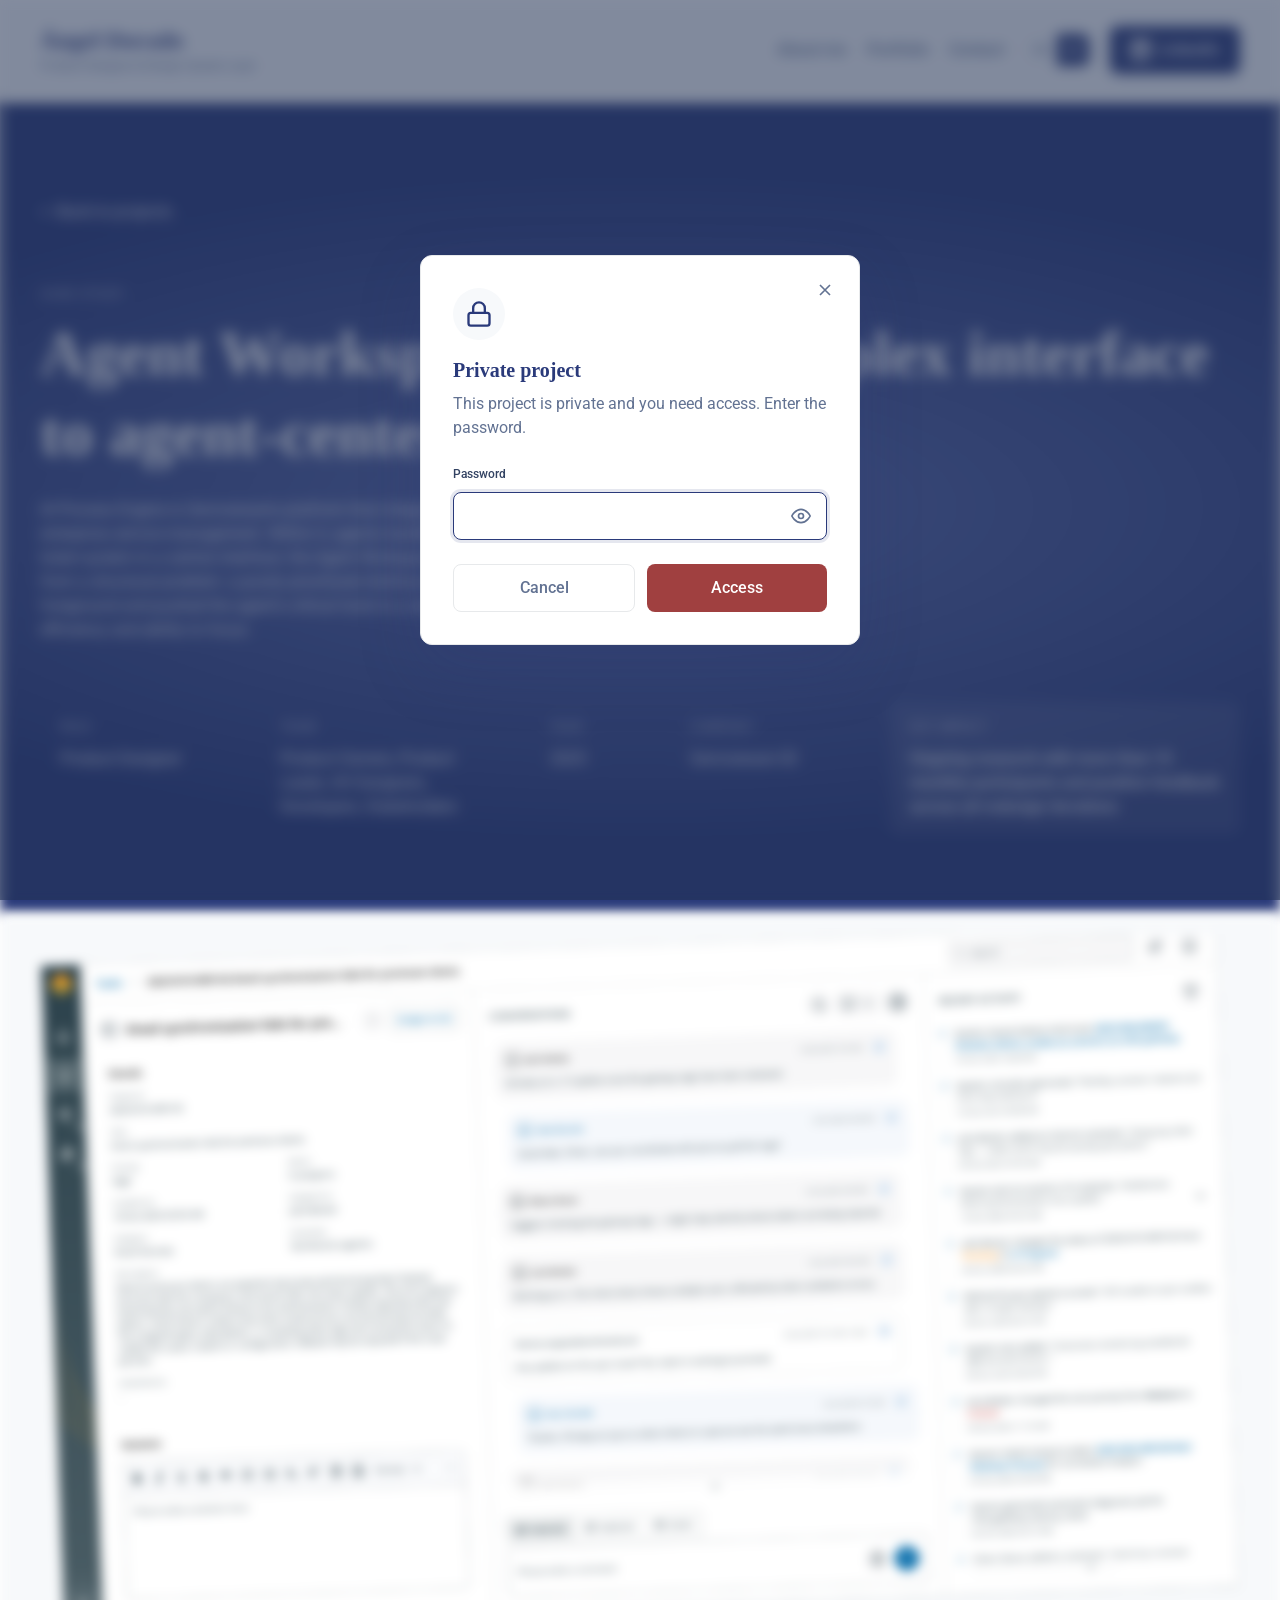
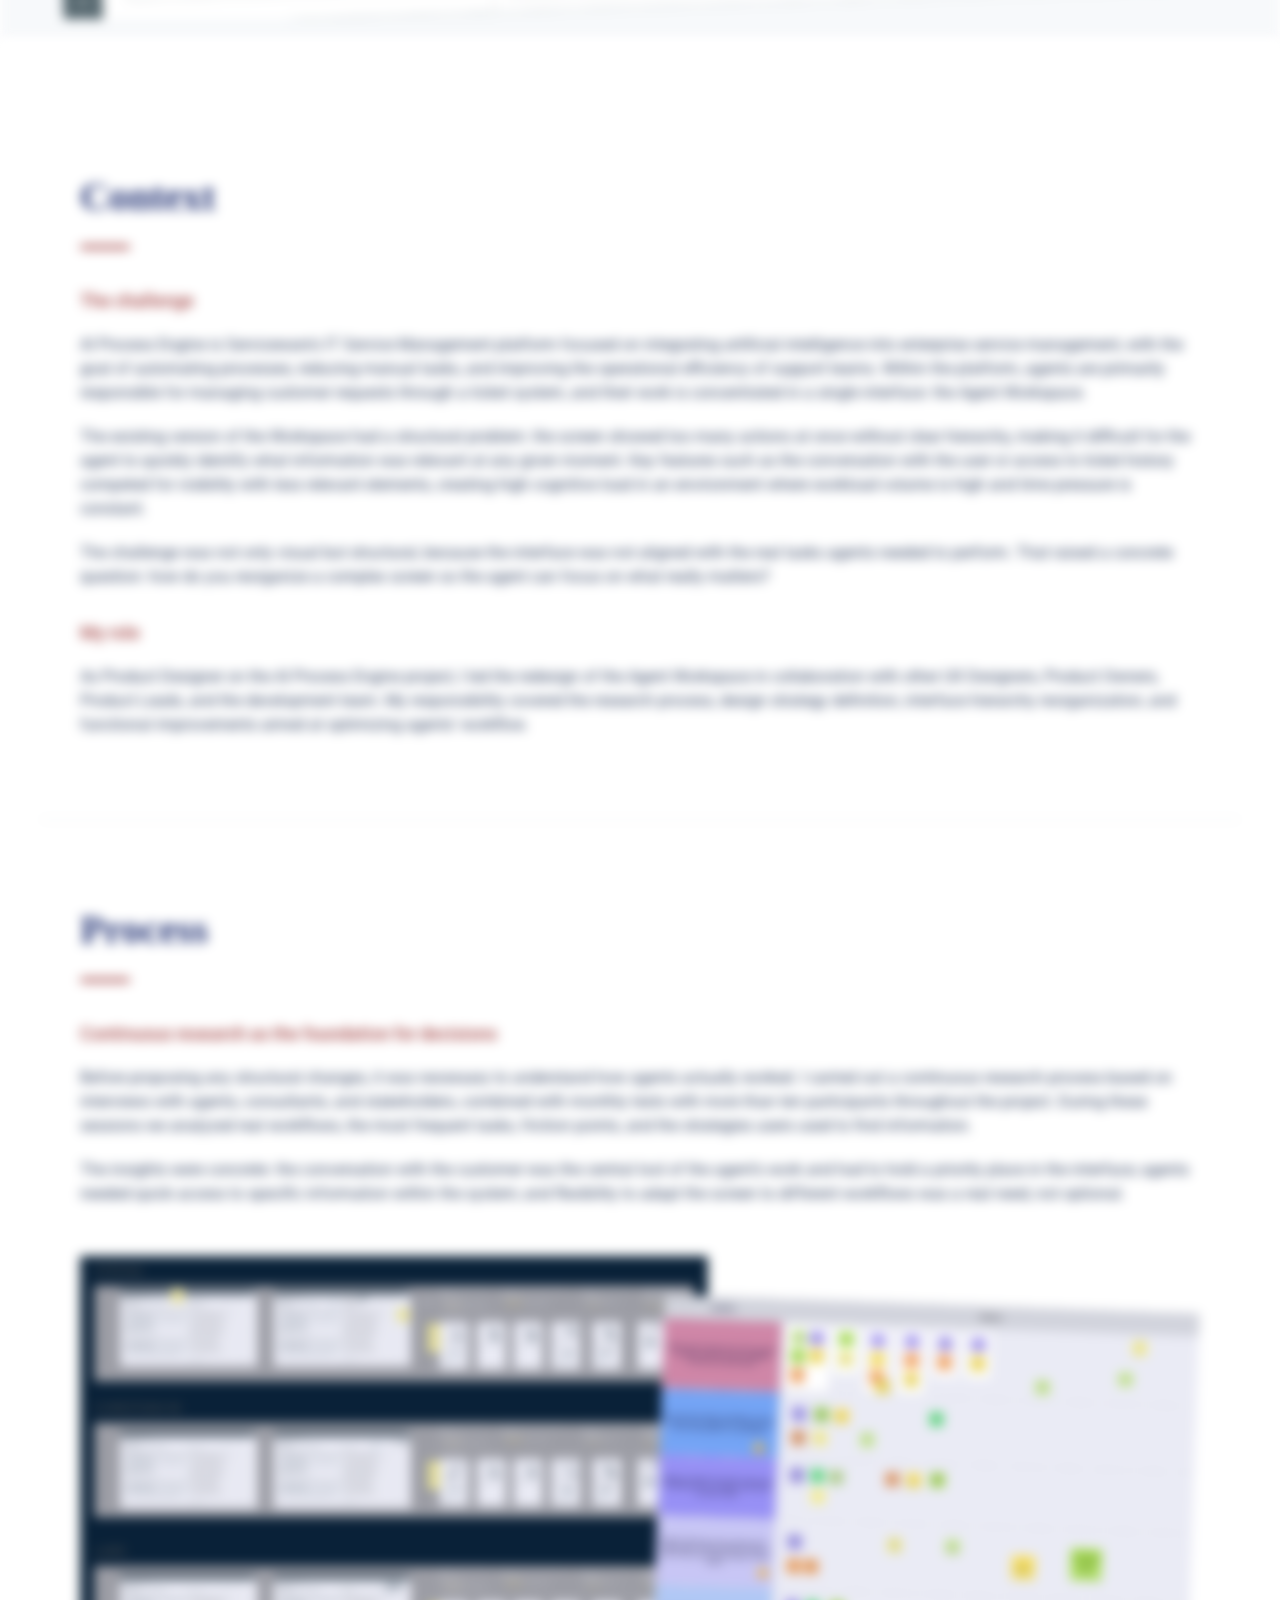
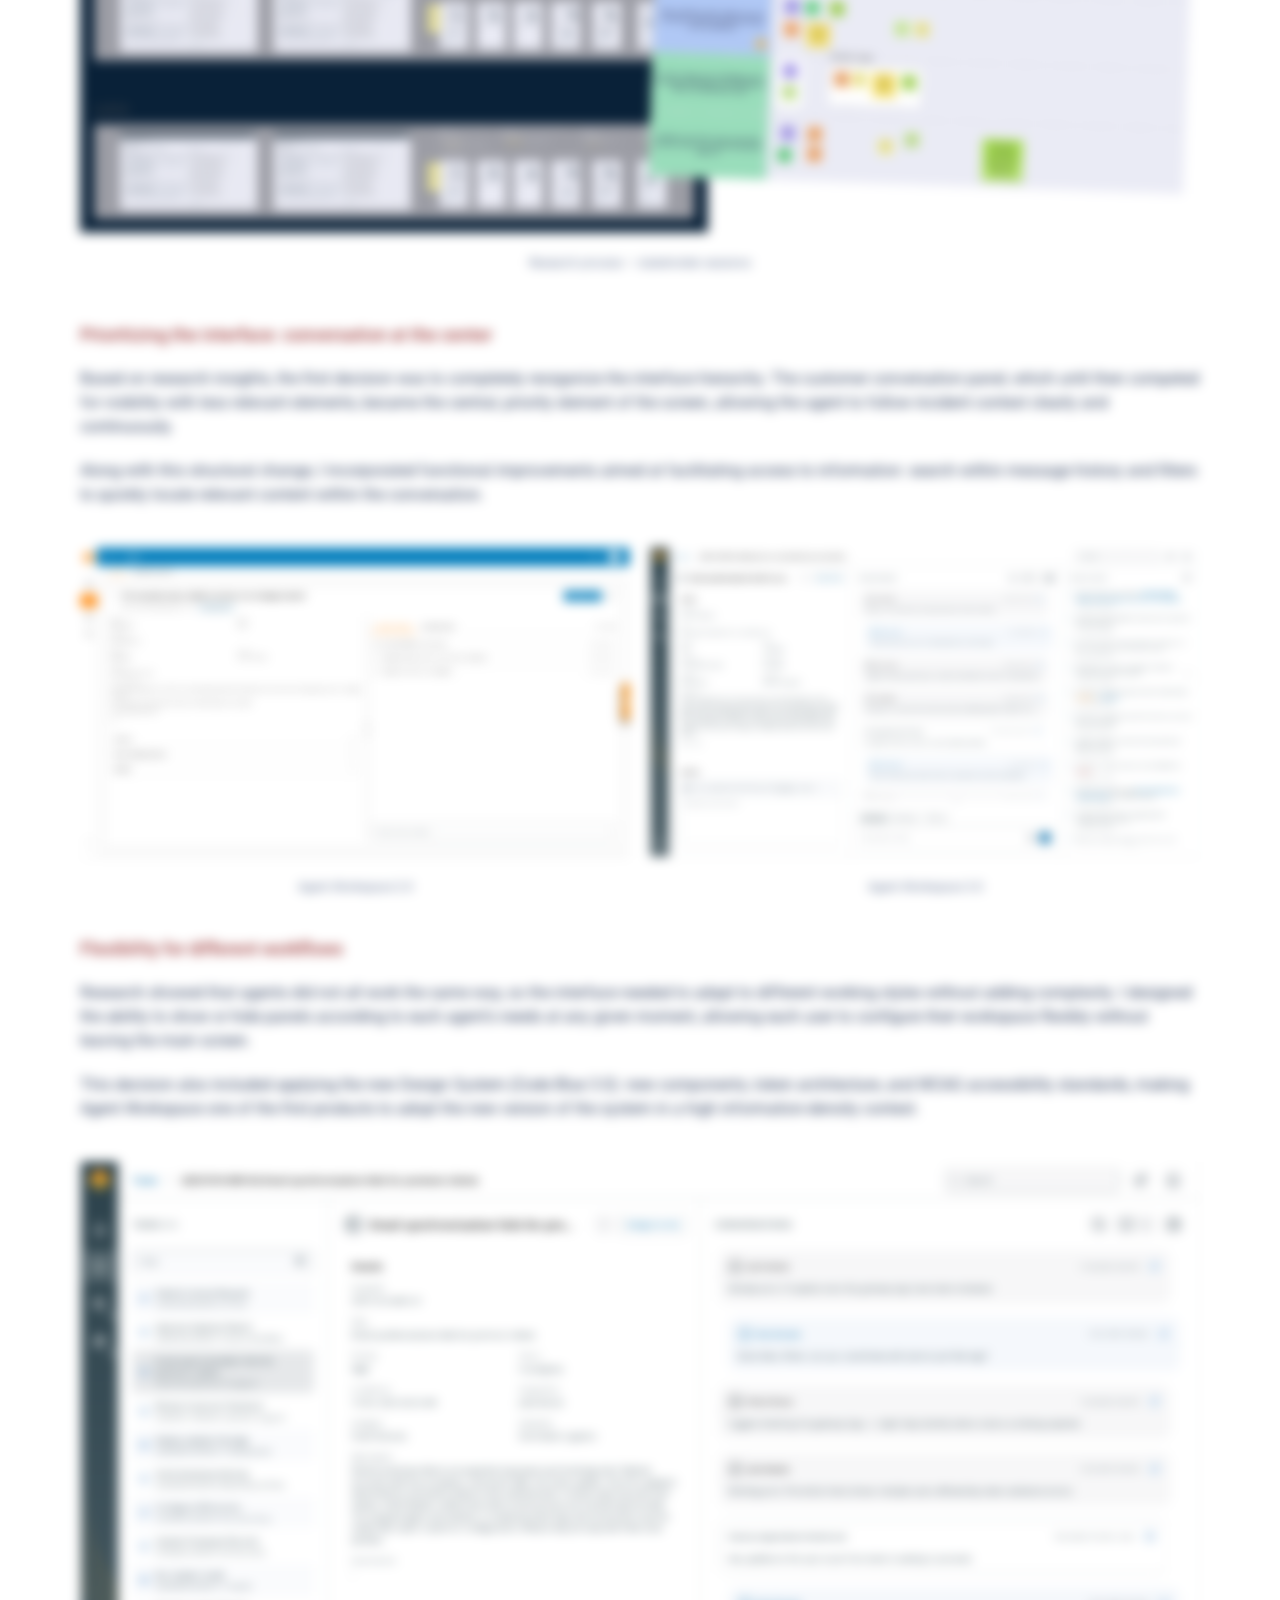
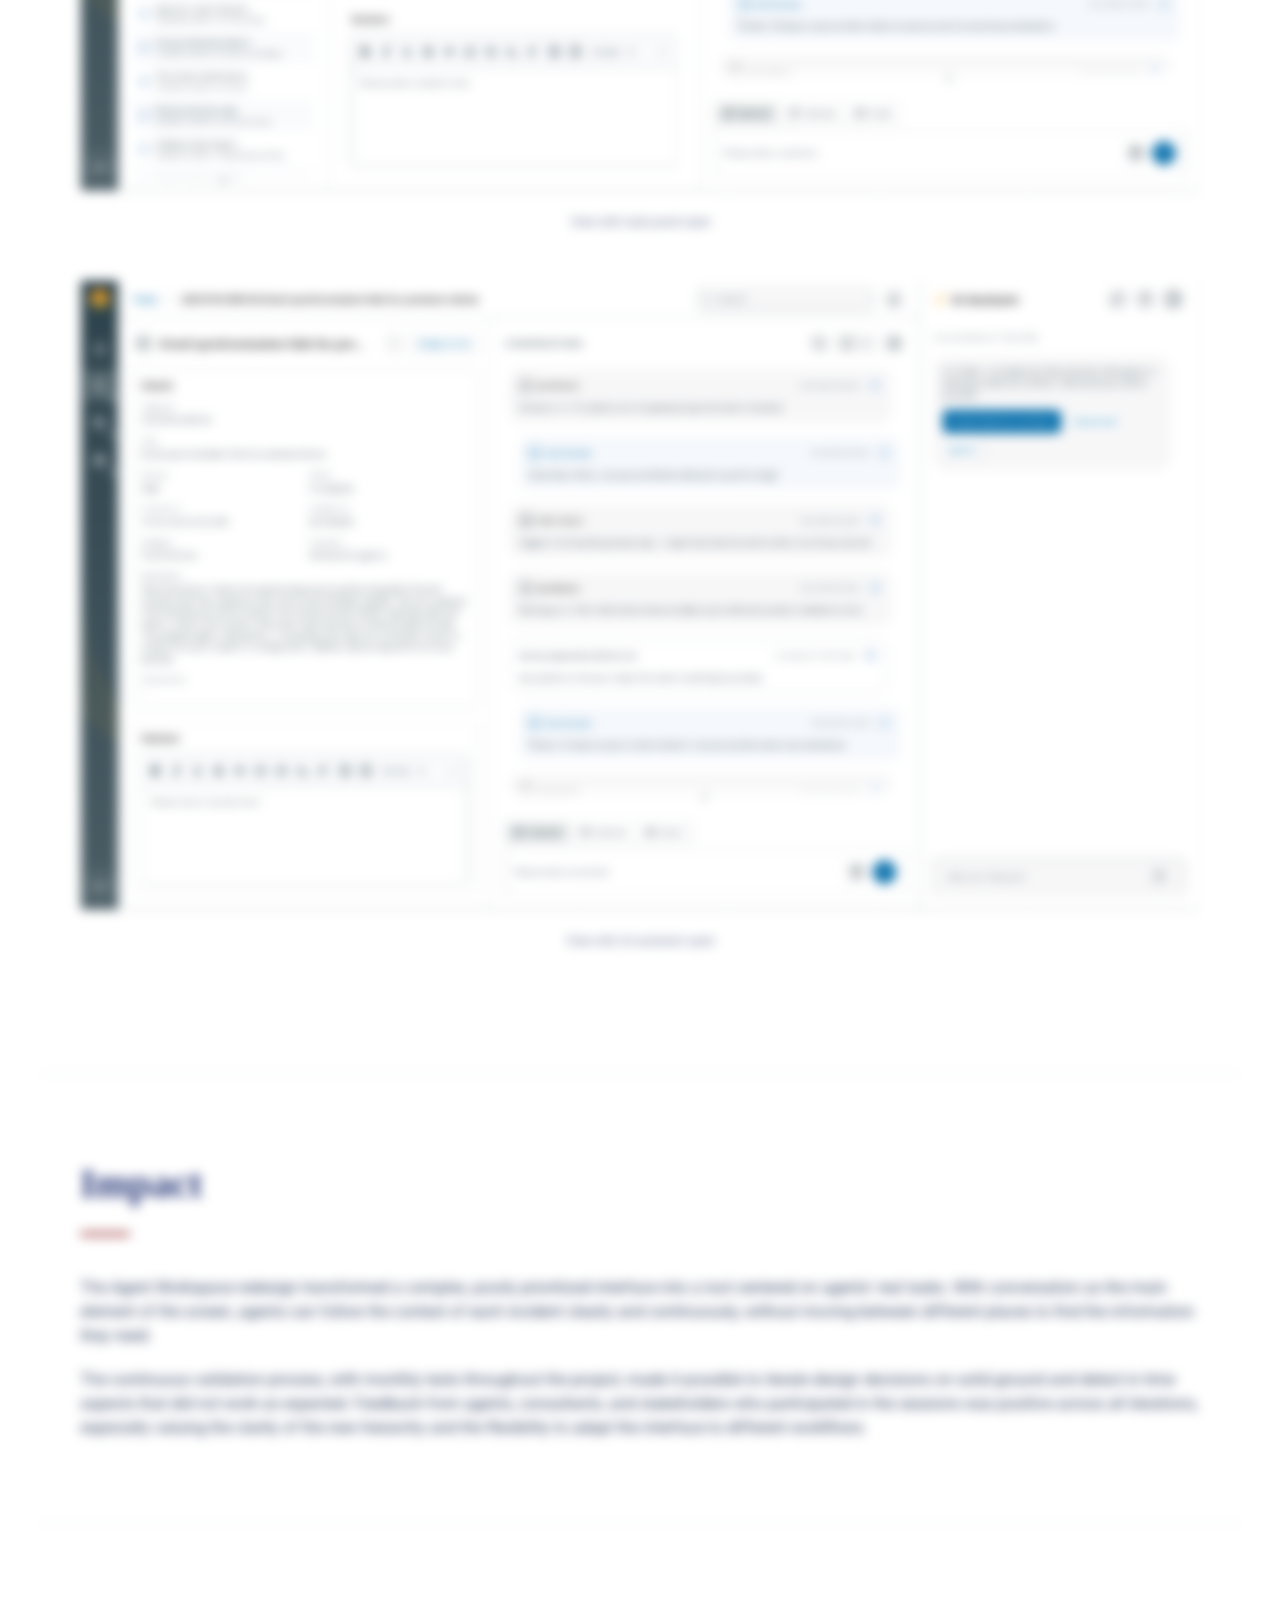
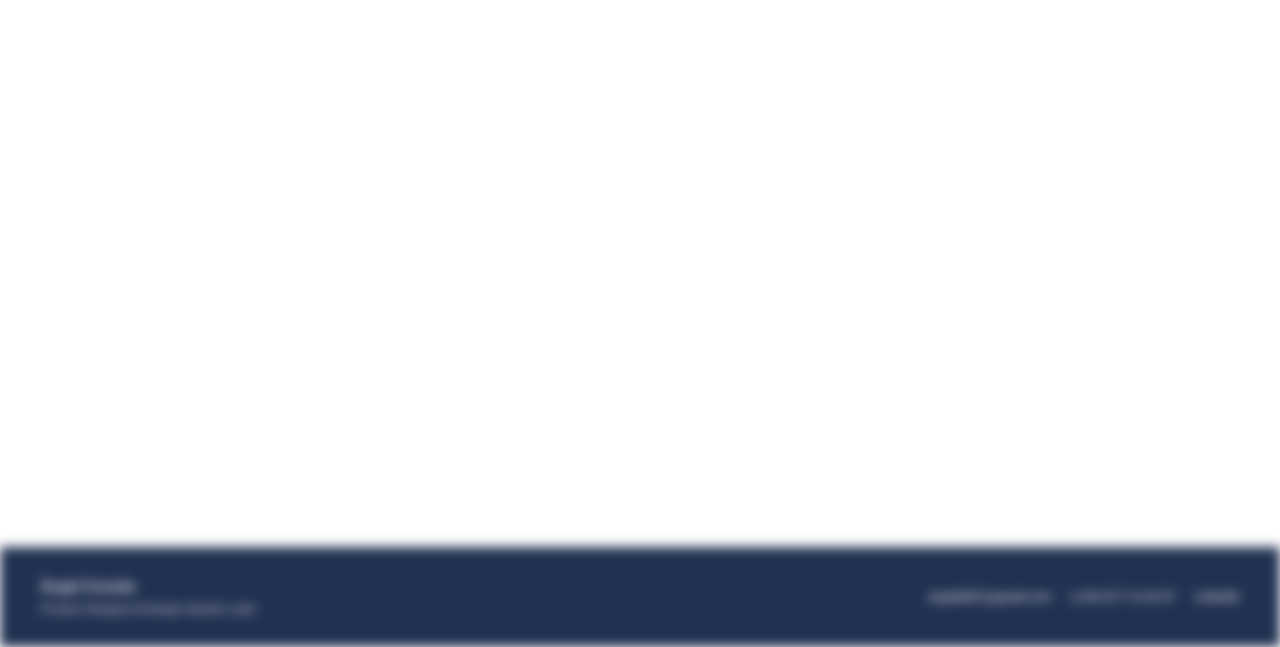
==== commit 0e8a7fcd: "Update portfolio" ====
--- a/proyectos/agent-workspace.html
+++ b/proyectos/agent-workspace.html
@@ -3,6 +3,8 @@
 <head>
   <meta charset="UTF-8">
   <meta name="viewport" content="width=device-width, initial-scale=1.0">
+  <link rel="icon" href="../assets/favicon.svg" type="image/svg+xml">
+  <link rel="apple-touch-icon" href="../assets/favicon.svg">
   <title data-i18n-attr="title:case.agent.page_title">Agent Workspace — Ángel Dorado</title>
   <link rel="preconnect" href="https://fonts.googleapis.com">
   <link rel="preconnect" href="https://fonts.gstatic.com" crossorigin>
@@ -107,7 +109,7 @@
       <p data-i18n-html="case.agent.p_006">Los insights obtenidos fueron concretos: la conversación con el cliente era la herramienta central del trabajo del agente y debía ocupar un lugar prioritario en la interfaz; los agentes necesitaban acceder rápidamente a información específica dentro del sistema; y la flexibilidad para adaptar la pantalla a distintos flujos de trabajo era una necesidad real, no opcional.</p>
       <figure class="case-figure">
         <img src="../assets/images/projects/Agent-Workspace-Research.png" alt="Proceso de research con usuarios" loading="lazy">
-        <figcaption data-i18n="case.agent.cap.capturas_del_proceso_de_research_se">Capturas del proceso de research — sesiones con usuarios</figcaption>
+        <figcaption data-i18n="case.agent.cap.capturas_del_proceso_de_research_se">Proceso de research — sesiones con stakeholder</figcaption>
       </figure>
     </div>
     <div class="case-block">
@@ -117,11 +119,11 @@
       <div class="case-figure-grid">
         <figure class="case-figure">
           <img src="../assets/images/projects/Agent-Workspace-2.png" alt="Agent Workspace — vista anterior" loading="lazy">
-          <figcaption data-i18n="case.agent.cap.antes">Antes</figcaption>
+          <figcaption data-i18n="case.agent.cap.antes">Agent Workspace con 2.0</figcaption>
         </figure>
         <figure class="case-figure">
           <img src="../assets/images/projects/Agent-Workspace-3.png" alt="Agent Workspace — vista rediseñada" loading="lazy">
-          <figcaption data-i18n="case.agent.cap.despu_s">Después</figcaption>
+          <figcaption data-i18n="case.agent.cap.despu_s">Agent Workspace 3.0</figcaption>
         </figure>
       </div>
     </div>
@@ -129,14 +131,14 @@
       <h3 data-i18n="case.agent.h3.flexibilidad_para_distintos_flujos_de_trabajo">Flexibilidad para distintos flujos de trabajo</h3>
       <p data-i18n-html="case.agent.p_009">El research evidenció que los agentes no trabajaban todos de la misma forma, por lo que la interfaz necesitaba adaptarse a distintos estilos de trabajo sin añadir complejidad. Diseñé la posibilidad de mostrar u ocultar paneles según las necesidades del agente en cada momento, permitiendo que cada usuario configurara su espacio de trabajo de forma flexible sin necesidad de abandonar la pantalla principal.</p>
       <p data-i18n-html="case.agent.p_010">Esta decisión también incluyó la aplicación del nuevo Design System (Code Blue 3.0): nuevos componentes, arquitectura de tokens y estándares de accesibilidad WCAG, convirtiendo el Agent Workspace en uno de los primeros productos en adoptar la nueva versión del sistema en un contexto de alta densidad informativa.</p>
-      <div class="case-figure-grid">
+      <div class="case-figure-stack">
         <figure class="case-figure">
-          <img src="../assets/images/projects/Agent-Workspace-Panel-A.png" alt="Opciones de paneles del workspace — configuración A" loading="lazy">
-          <figcaption data-i18n="case.agent.cap.panel_conversaci_n_visible">Panel con conversación visible</figcaption>
+          <img src="../assets/images/projects/Agent-Workspace-Panel-A.png" alt="Vista con panel de tareas abierto" loading="lazy">
+          <figcaption data-i18n="case.agent.cap.panel_conversaci_n_visible">Vista con panel de tareas abierto</figcaption>
         </figure>
         <figure class="case-figure">
-          <img src="../assets/images/projects/Agent-Workspace-Panel-B.png" alt="Opciones de paneles del workspace — configuración B" loading="lazy">
-          <figcaption data-i18n="case.agent.cap.paneles_ocultos">Paneles secundarios ocultos</figcaption>
+          <img src="../assets/images/projects/Agent-Workspace-Panel-B.png" alt="Vista con asistente IA abierto" loading="lazy">
+          <figcaption data-i18n="case.agent.cap.paneles_ocultos">Vista con asistente IA abierto</figcaption>
         </figure>
       </div>
     </div>
@@ -187,5 +189,6 @@
 <script src="../js/case-locales-data.js"></script>
 <script src="../js/i18n.js"></script>
 <script src="../js/main.js"></script>
+<script src="../js/project-gate.js"></script>
 </body>
 </html>
--- a/css/styles.css
+++ b/css/styles.css
@@ -728,12 +728,237 @@
 
 .footer-links a:hover { color: white; }
 
+/* ── PROJECT GATE ── */
+body.gate-open { overflow: hidden; }
+
+body.gate-locked > *:not(#project-gate) {
+  filter: blur(6px);
+  pointer-events: none;
+  user-select: none;
+}
+
+.project-gate {
+  position: fixed;
+  inset: 0;
+  z-index: 200;
+  display: flex;
+  align-items: center;
+  justify-content: center;
+  padding: 24px;
+  opacity: 0;
+  visibility: hidden;
+  transition: opacity 0.25s ease, visibility 0.25s ease;
+}
+
+.project-gate.is-open {
+  opacity: 1;
+  visibility: visible;
+}
+
+.project-gate-backdrop {
+  position: absolute;
+  inset: 0;
+  background: rgba(33, 49, 81, 0.55);
+  backdrop-filter: blur(4px);
+}
+
+.project-gate-dialog {
+  position: relative;
+  width: min(100%, 440px);
+  padding: 32px;
+  background: var(--color-light);
+  border-radius: calc(var(--radius) * 1.5);
+  border: 1px solid var(--color-border);
+  box-shadow: 0 24px 64px rgba(42, 58, 122, 0.18);
+  z-index: 1;
+}
+
+.project-gate-close {
+  position: absolute;
+  top: 16px;
+  right: 16px;
+  display: flex;
+  align-items: center;
+  justify-content: center;
+  width: 36px;
+  height: 36px;
+  border: none;
+  border-radius: var(--radius);
+  background: transparent;
+  color: var(--color-text-alt);
+  cursor: pointer;
+  transition: background 0.2s, color 0.2s;
+}
+
+.project-gate-close:hover {
+  background: var(--color-bg-surface);
+  color: var(--color-primary);
+}
+
+.project-gate-icon {
+  display: flex;
+  align-items: center;
+  justify-content: center;
+  width: 52px;
+  height: 52px;
+  margin-bottom: 16px;
+  border-radius: 50%;
+  background: var(--color-bg-surface);
+  color: var(--color-primary);
+}
+
+.project-gate-title {
+  font-family: var(--font-display);
+  font-size: var(--fs-h4);
+  line-height: var(--lh-h4);
+  font-weight: var(--fw-bold);
+  color: var(--color-primary);
+  margin-bottom: 8px;
+}
+
+.project-gate-desc {
+  font-size: var(--fs-body);
+  line-height: var(--lh-body);
+  color: var(--color-text-alt);
+  margin-bottom: 24px;
+}
+
+.project-gate-form {
+  display: flex;
+  flex-direction: column;
+  gap: 8px;
+}
+
+.project-gate-label {
+  font-size: var(--fs-caption);
+  line-height: var(--lh-caption);
+  font-weight: var(--fw-medium);
+  color: var(--color-text);
+}
+
+.project-gate-password-wrap {
+  position: relative;
+}
+
+.project-gate-password-wrap .project-gate-input {
+  padding-right: 48px;
+}
+
+.project-gate-toggle-pw {
+  position: absolute;
+  top: 50%;
+  right: 8px;
+  transform: translateY(-50%);
+  display: flex;
+  align-items: center;
+  justify-content: center;
+  width: 36px;
+  height: 36px;
+  padding: 0;
+  border: none;
+  border-radius: var(--radius);
+  background: transparent;
+  color: var(--color-text-alt);
+  cursor: pointer;
+  transition: background 0.2s, color 0.2s;
+}
+
+.project-gate-toggle-pw:hover {
+  background: var(--color-bg-surface);
+  color: var(--color-primary);
+}
+
+.project-gate-toggle-pw .icon-eye-off[hidden],
+.project-gate-toggle-pw .icon-eye[hidden] {
+  display: none;
+}
+
+.project-gate-input {
+  width: 100%;
+  height: 48px;
+  padding: 0 14px;
+  border: 1px solid var(--color-border);
+  border-radius: var(--radius);
+  font-family: var(--font-body);
+  font-size: var(--fs-body);
+  color: var(--color-text);
+  background: var(--color-light);
+  transition: border-color 0.2s, box-shadow 0.2s;
+}
+
+.project-gate-input:focus {
+  outline: none;
+  border-color: var(--color-primary);
+  box-shadow: 0 0 0 3px rgba(42, 58, 122, 0.12);
+}
+
+.project-gate-input[aria-invalid="true"] {
+  border-color: var(--color-accent);
+}
+
+.project-gate-error {
+  font-size: var(--fs-caption);
+  line-height: var(--lh-caption);
+  color: var(--color-accent);
+  margin-top: 4px;
+}
+
+.project-gate-actions {
+  display: flex;
+  gap: 12px;
+  margin-top: 16px;
+}
+
+.gate-btn {
+  flex: 1;
+  height: 48px;
+  padding: 0 20px;
+  border-radius: var(--radius);
+  font-family: var(--font-body);
+  font-size: var(--fs-body);
+  font-weight: var(--fw-medium);
+  line-height: var(--lh-body);
+  cursor: pointer;
+  transition: all 0.2s;
+  border: none;
+}
+
+.gate-btn-cancel {
+  background: transparent;
+  color: var(--color-text-alt);
+  border: 1px solid var(--color-border);
+}
+
+.gate-btn-cancel:hover {
+  color: var(--color-primary);
+  border-color: var(--color-primary);
+}
+
+.gate-btn-submit {
+  background: var(--color-accent);
+  color: white;
+}
+
+.gate-btn-submit:hover {
+  background: #8a3535;
+}
+
 /* ── RESPONSIVE ── */
 @media (max-width: 1100px) {
+  #hero {
+    align-items: stretch;
+    justify-content: flex-end;
+    padding-bottom: 0;
+    text-align: center;
+  }
+
   .hero-inner {
     display: flex;
     flex-direction: column;
     align-items: center;
+    justify-content: flex-end;
+    flex: 1;
+    width: 100%;
     gap: 48px;
     min-height: auto;
   }
@@ -741,14 +966,10 @@
   .hero-photo-wrap {
     width: min(320px, 80vw);
     height: min(320px, 80vw);
-    justify-self: center;
+    align-self: center;
+    margin: 0;
     order: 2;
-  }
-
-  #hero {
-    align-items: center;
-    padding-bottom: 60px;
-    text-align: center;
+    flex-shrink: 0;
   }
 
   .hero-content {
@@ -757,6 +978,7 @@
     padding-bottom: 0;
     order: 1;
     max-width: 100%;
+    width: 100%;
   }
 
   .hero-desc { text-align: center; }
@@ -790,7 +1012,7 @@
 
   section { padding: 72px 24px; }
 
-  #hero { margin-top: 80px; padding: 100px 24px 48px; }
+  #hero { margin-top: 80px; padding: 100px 24px 0; }
 
   #contacto { padding: 100px 24px; }
 
--- a/css/case-study.css
+++ b/css/case-study.css
@@ -278,7 +278,8 @@
 /* Imágenes de contenido: ancho fluido, altura máx. 800px */
 .case-body .case-figure img,
 .case-body .case-figure-grid img,
-.case-body .case-figure-grid-3 img {
+.case-body .case-figure-grid-3 img,
+.case-body .case-figure-stack img {
   display: block;
   width: auto;
   max-width: 100%;
@@ -298,6 +299,30 @@
   text-align: center;
 }
 
+.case-figure-stack {
+  display: flex;
+  flex-direction: column;
+  align-items: center;
+  gap: 48px;
+  margin: 40px 0;
+}
+
+.case-figure-stack .case-figure {
+  margin: 0;
+  width: 100%;
+  max-width: 1200px;
+  display: flex;
+  flex-direction: column;
+  align-items: center;
+}
+
+.case-body .case-figure-stack .case-figure img {
+  width: 100%;
+  min-width: 800px;
+  max-width: 100%;
+  max-height: none;
+}
+
 .case-figure-grid {
   display: grid;
   grid-template-columns: repeat(2, 1fr);
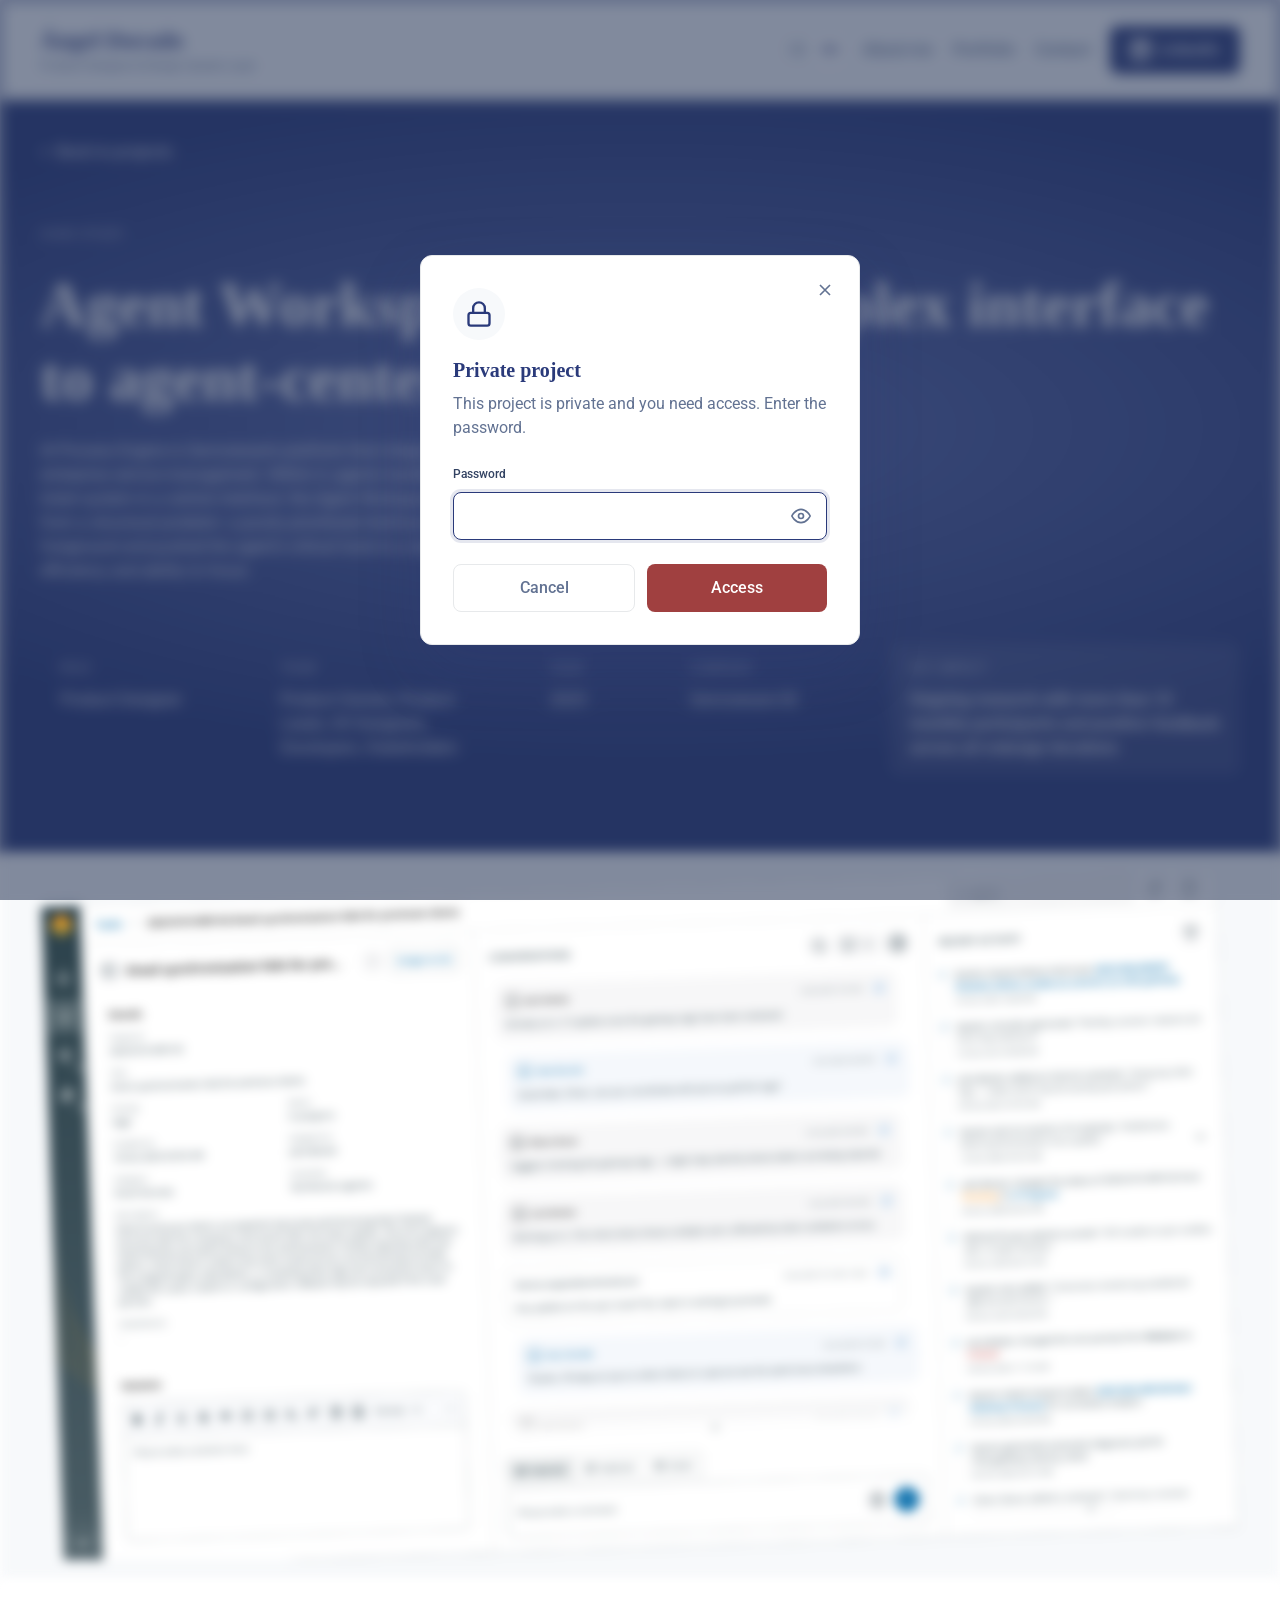
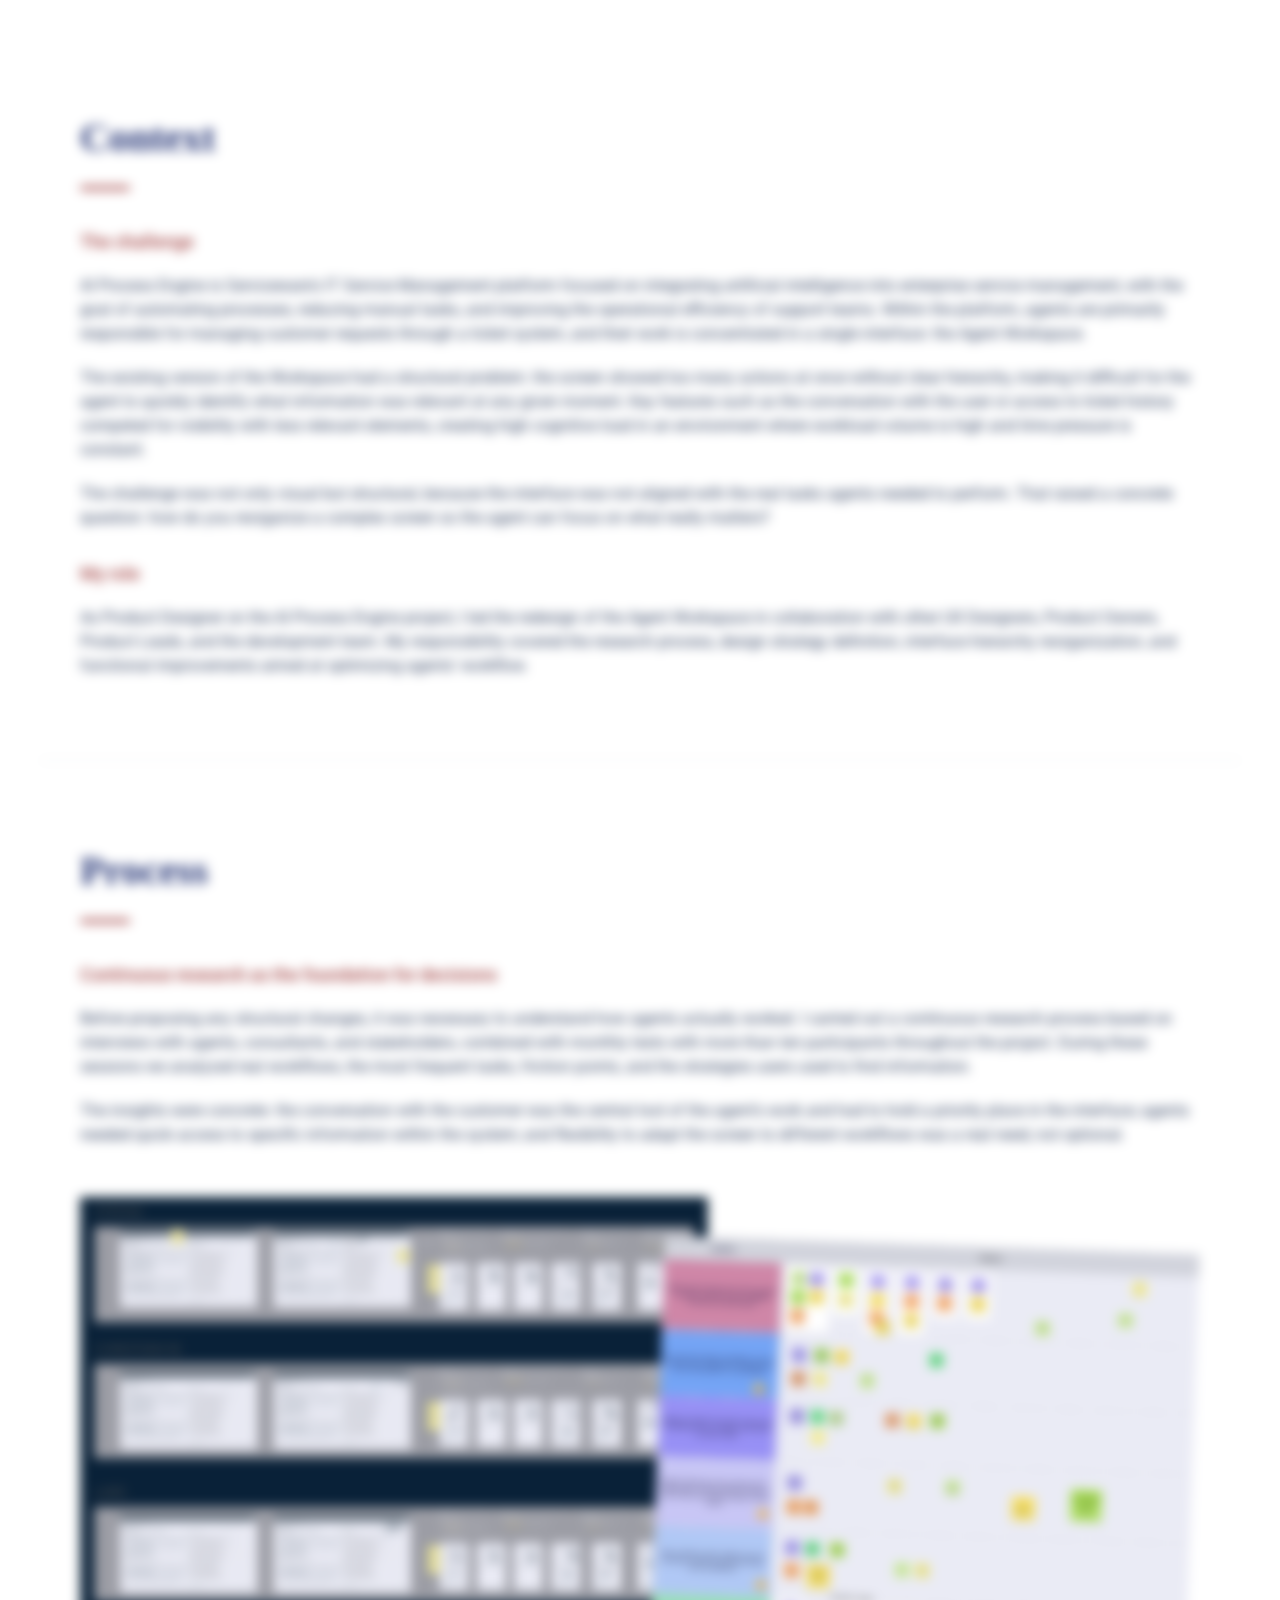
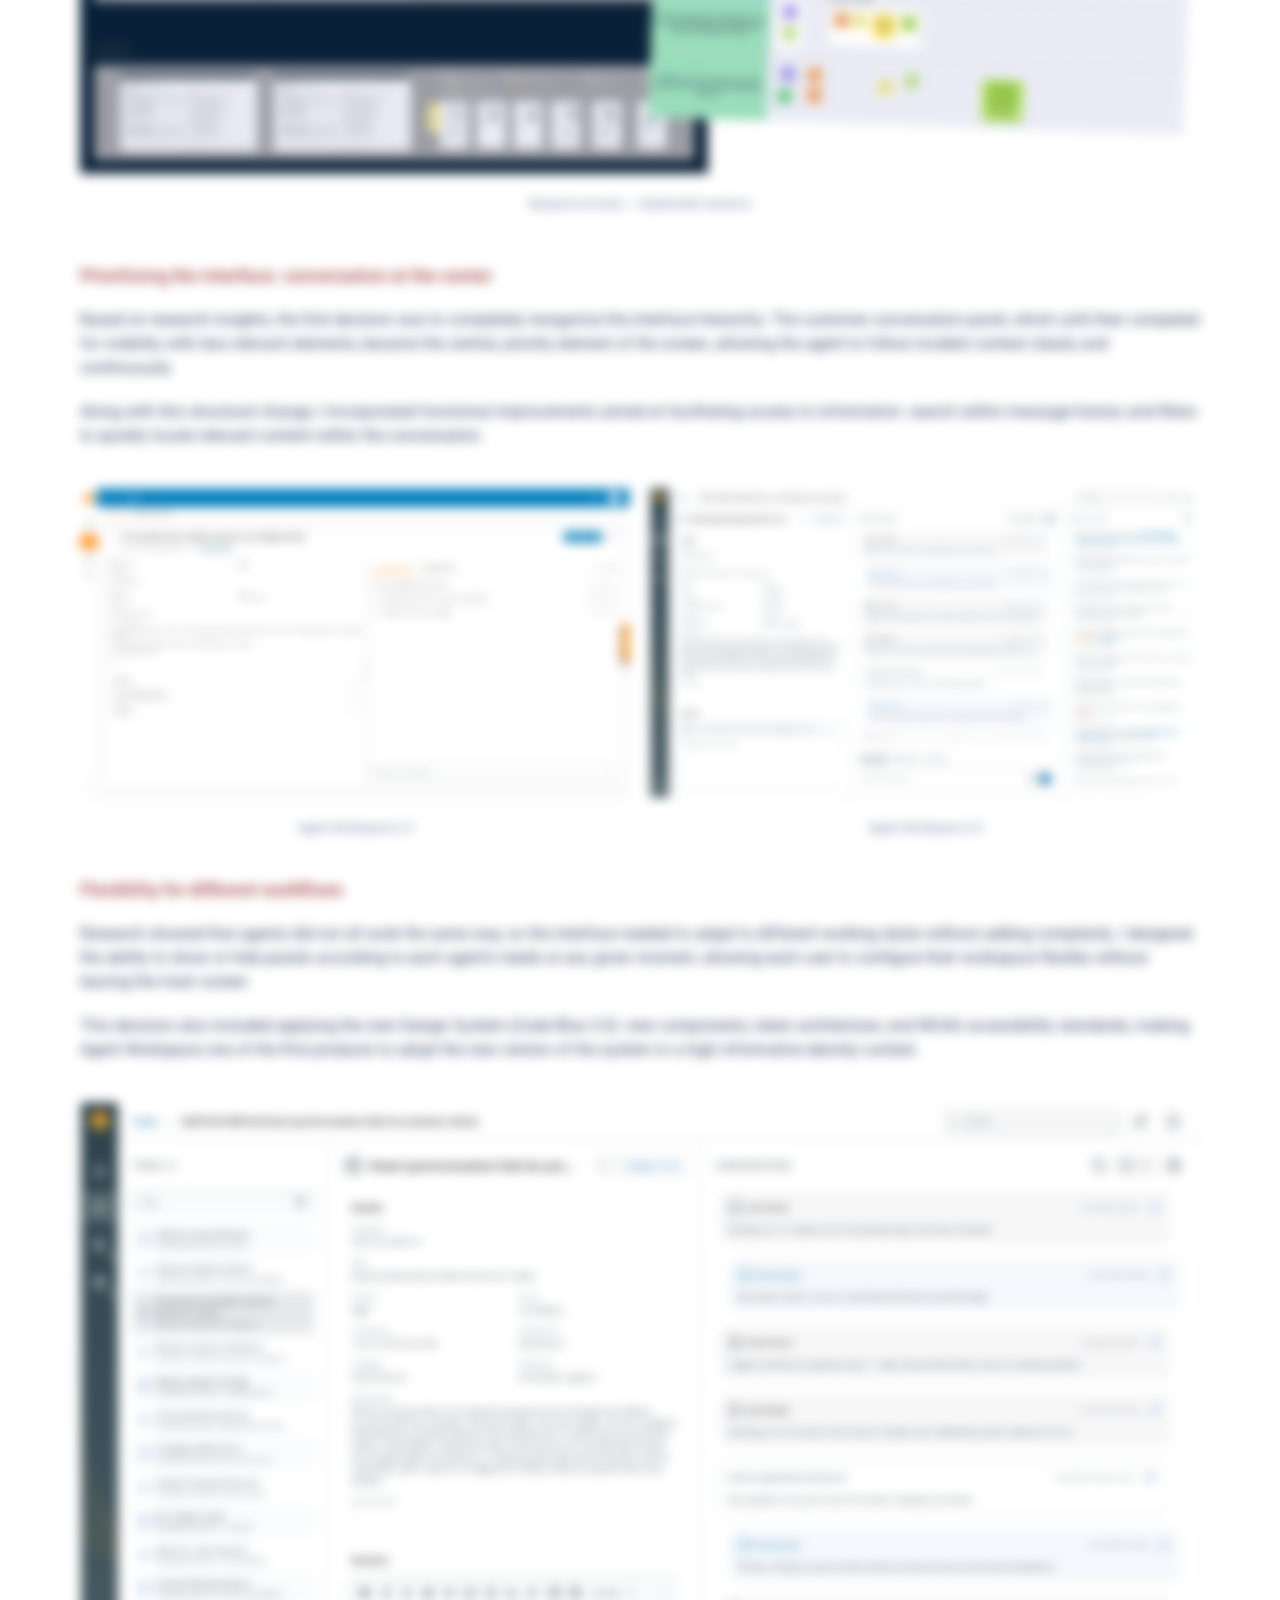
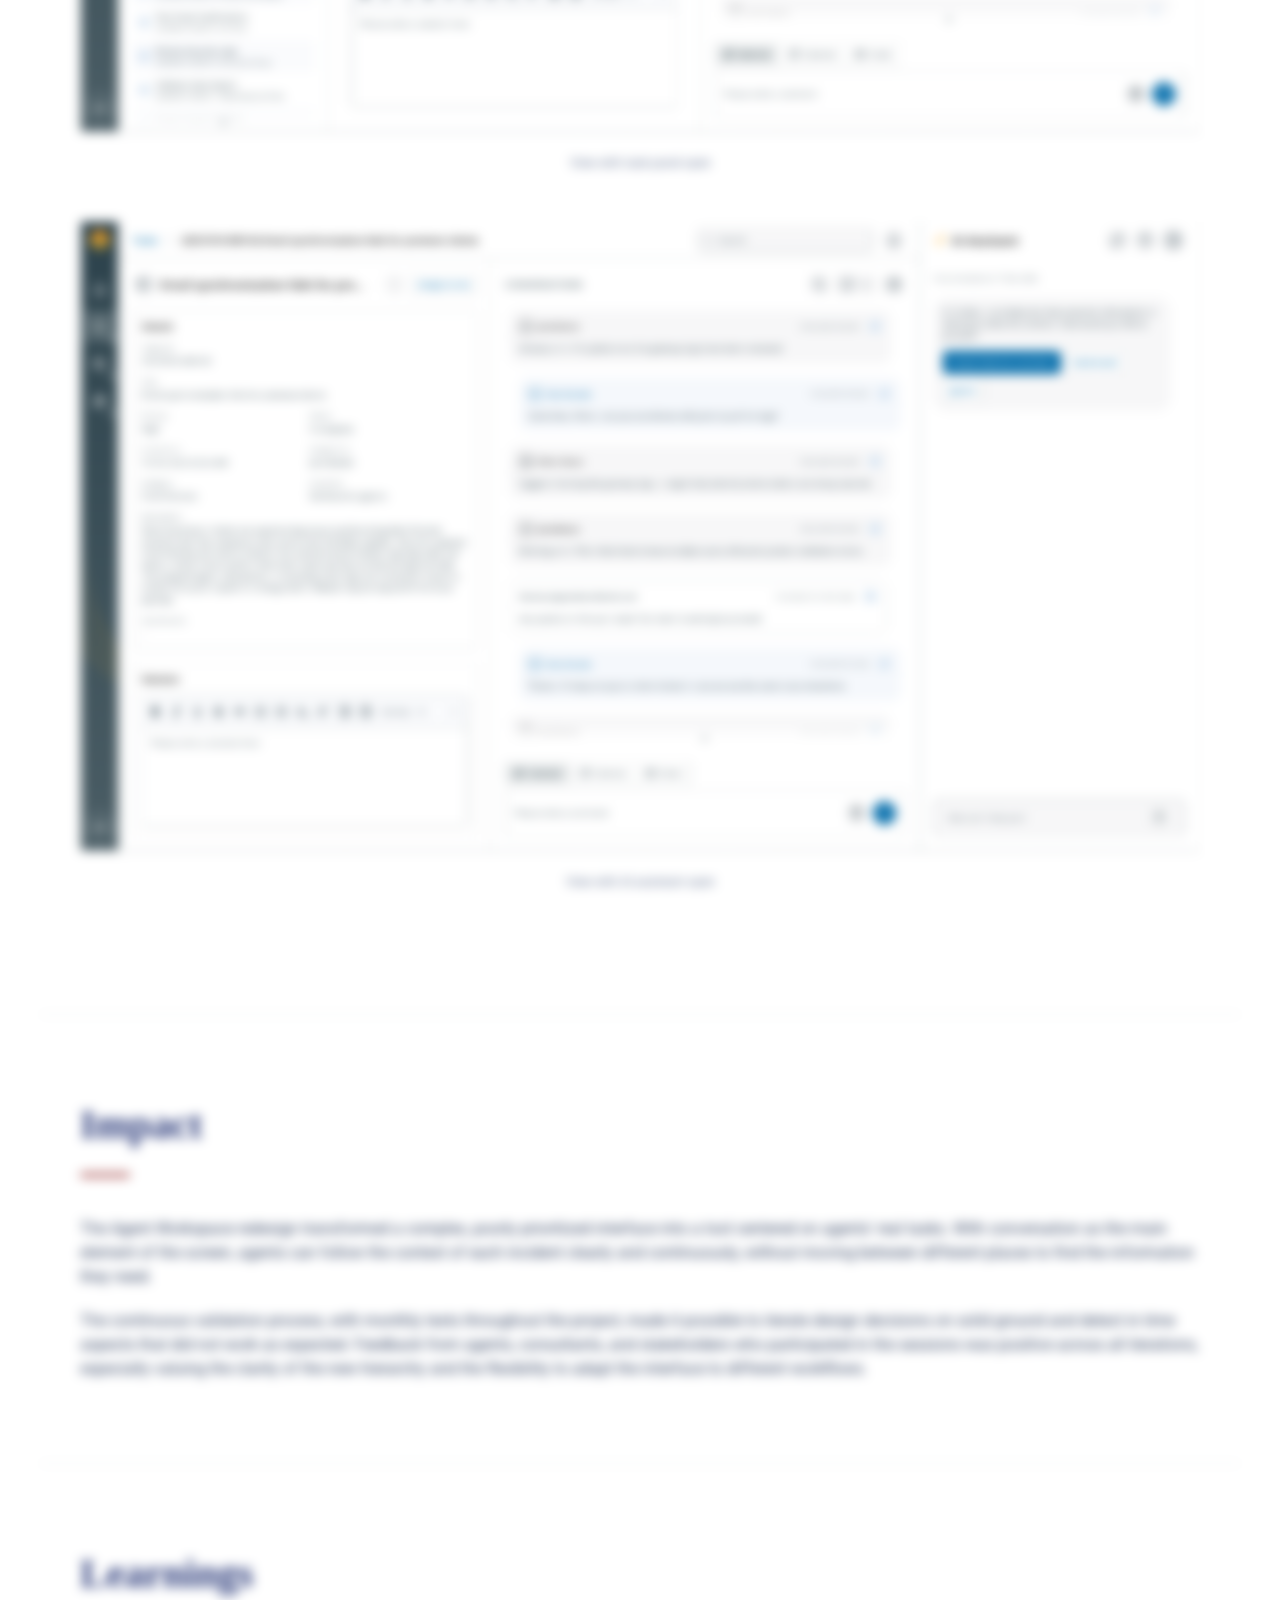
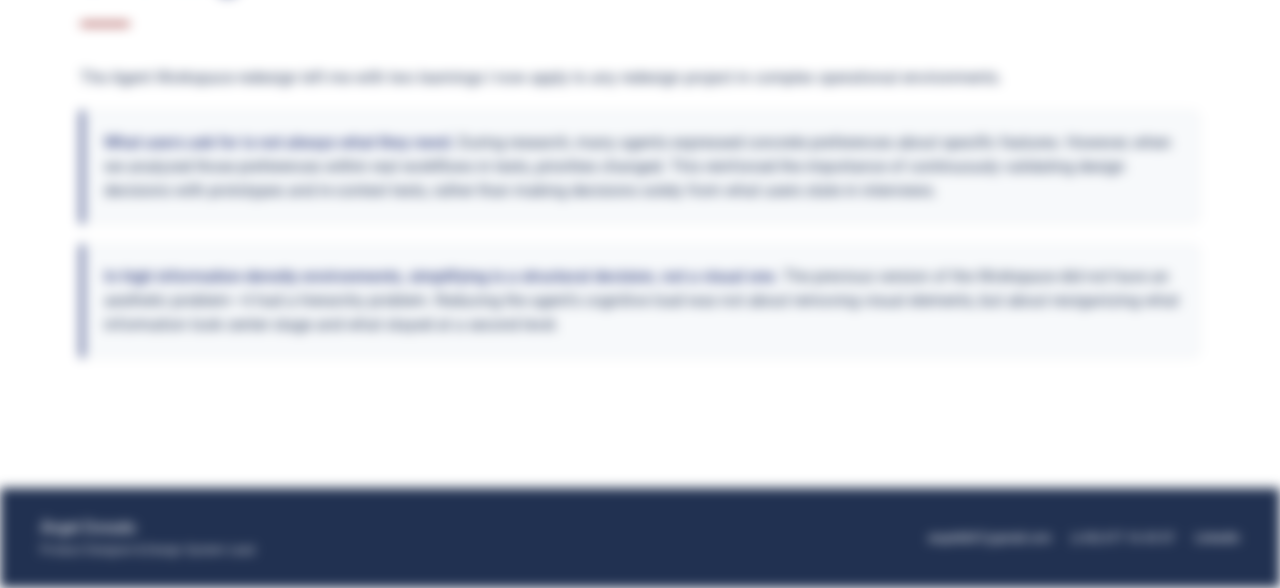
==== commit f43f83c4: "Mejorar navegación responsive, textos y espaciado de casos de estudio. Restaura el menú hamburguesa " ====
--- a/proyectos/agent-workspace.html
+++ b/proyectos/agent-workspace.html
@@ -19,23 +19,36 @@
     <span class="nav-name">Ángel Dorado</span>
     <span class="nav-role" data-i18n="nav.role">Product Designer & Design System Lead</span>
   </a>
-  <ul class="nav-links">
-    <li><a href="../index.html#about" data-i18n="nav.about">Sobre mi</a></li>
-    <li><a href="../index.html#proyectos" data-i18n="nav.portfolio">Portfolio</a></li>
-    <li><a href="../index.html#contacto" data-i18n="nav.contact">Contacto</a></li>
-    <li>
-      <div class="nav-lang" role="group" aria-label="Idioma">
-        <button class="lang-btn active" type="button" data-lang="es" aria-pressed="true">ES</button>
-        <button class="lang-btn" type="button" data-lang="en" aria-pressed="false">EN</button>
-      </div>
-    </li>
-    <li>
-      <a href="https://www.linkedin.com/in/angeldoradobuzon/" target="_blank" rel="noopener noreferrer" class="btn-linkedin">
-        <svg width="20" height="20" viewBox="0 0 24 24" fill="currentColor" aria-hidden="true"><path d="M20.447 20.452h-3.554v-5.569c0-1.328-.027-3.037-1.852-3.037-1.853 0-2.136 1.445-2.136 2.939v5.667H9.351V9h3.414v1.561h.046c.477-.9 1.637-1.85 3.37-1.85 3.601 0 4.267 2.37 4.267 5.455v6.286zM5.337 7.433c-1.144 0-2.063-.926-2.063-2.065 0-1.138.92-2.063 2.063-2.063 1.14 0 2.064.925 2.064 2.063 0 1.139-.925 2.065-2.064 2.065zm1.782 13.019H3.555V9h3.564v11.452zM22.225 0H1.771C.792 0 0 .774 0 1.729v20.542C0 23.227.792 24 1.771 24h20.451C23.2 24 24 23.227 24 22.271V1.729C24 .774 23.2 0 22.222 0h.003z"/></svg>
-        <span data-i18n="nav.linkedin">Linkedin</span>
-      </a>
-    </li>
-  </ul>
+  <div class="nav-controls">
+    <div class="nav-lang" role="group" aria-label="Idioma">
+      <button class="lang-btn active" type="button" data-lang="es" aria-pressed="true">ES</button>
+      <button class="lang-btn" type="button" data-lang="en" aria-pressed="false">EN</button>
+    </div>
+    <div class="nav-menu" id="nav-menu">
+      <ul class="nav-links">
+        <li><a href="../index.html#about" data-i18n="nav.about">Sobre mi</a></li>
+        <li><a href="../index.html#proyectos" data-i18n="nav.portfolio">Portfolio</a></li>
+        <li><a href="../index.html#contacto" data-i18n="nav.contact">Contacto</a></li>
+        <li>
+          <a href="https://www.linkedin.com/in/angeldoradobuzon/" target="_blank" rel="noopener noreferrer" class="btn-linkedin">
+            <svg width="20" height="20" viewBox="0 0 24 24" fill="currentColor" aria-hidden="true"><path d="M20.447 20.452h-3.554v-5.569c0-1.328-.027-3.037-1.852-3.037-1.853 0-2.136 1.445-2.136 2.939v5.667H9.351V9h3.414v1.561h.046c.477-.9 1.637-1.85 3.37-1.85 3.601 0 4.267 2.37 4.267 5.455v6.286zM5.337 7.433c-1.144 0-2.063-.926-2.063-2.065 0-1.138.92-2.063 2.063-2.063 1.14 0 2.064.925 2.064 2.063 0 1.139-.925 2.065-2.064 2.065zm1.782 13.019H3.555V9h3.564v11.452zM22.225 0H1.771C.792 0 0 .774 0 1.729v20.542C0 23.227.792 24 1.771 24h20.451C23.2 24 24 23.227 24 22.271V1.729C24 .774 23.2 0 22.222 0h.003z"/></svg>
+            <span data-i18n="nav.linkedin">Linkedin</span>
+          </a>
+        </li>
+      </ul>
+    </div>
+    <button type="button" class="nav-toggle" id="nav-toggle" aria-expanded="false" aria-controls="nav-menu" data-i18n-attr="aria-label:nav.menu_open" aria-label="Abrir menú">
+      <svg class="nav-toggle-icon nav-toggle-icon--menu" width="24" height="24" viewBox="0 0 24 24" fill="none" stroke="currentColor" stroke-width="2" stroke-linecap="round" aria-hidden="true">
+        <path d="M5 7h14"/>
+        <path d="M5 12h14"/>
+        <path d="M5 17h14"/>
+      </svg>
+      <svg class="nav-toggle-icon nav-toggle-icon--close" width="24" height="24" viewBox="0 0 24 24" fill="none" stroke="currentColor" stroke-width="2" stroke-linecap="round" aria-hidden="true" hidden>
+        <path d="M7 7l10 10"/>
+        <path d="M17 7L7 17"/>
+      </svg>
+    </button>
+  </div>
 </nav>
 
 <header class="case-hero">
--- a/css/styles.css
+++ b/css/styles.css
@@ -67,6 +67,55 @@
 
 nav.scrolled { box-shadow: 0 4px 24px rgba(42, 58, 122, 0.08); }
 
+.nav-controls {
+  display: flex;
+  align-items: center;
+  margin-left: auto;
+  flex-shrink: 0;
+}
+
+.nav-menu {
+  display: flex;
+  align-items: center;
+}
+
+.nav-toggle {
+  display: none;
+  align-items: center;
+  justify-content: center;
+  width: 44px;
+  height: 44px;
+  padding: 0;
+  border: 1px solid var(--color-border);
+  border-radius: var(--radius);
+  background: var(--color-light);
+  color: var(--color-primary);
+  cursor: pointer;
+  flex-shrink: 0;
+  transition: background 0.2s, border-color 0.2s;
+}
+
+.nav-toggle:hover {
+  background: var(--color-bg-surface);
+  border-color: var(--color-primary);
+}
+
+.nav-toggle-icon {
+  display: block;
+}
+
+.nav-toggle-icon--close {
+  display: none;
+}
+
+nav.nav-open .nav-toggle-icon--menu {
+  display: none;
+}
+
+nav.nav-open .nav-toggle-icon--close {
+  display: block !important;
+}
+
 .nav-brand {
   text-decoration: none;
   display: flex;
@@ -110,6 +159,8 @@
 
 .nav-lang {
   display: flex;
+  flex-shrink: 0;
+  margin-right: 16px;
   border: 1px solid var(--color-border);
   border-radius: var(--radius);
   overflow: hidden;
@@ -125,13 +176,17 @@
   background: transparent;
   color: var(--color-text-alt);
   cursor: pointer;
-  transition: all 0.2s;
+  transition: background 0.2s, color 0.2s;
   font-family: var(--font-body);
 }
 
+.lang-btn:hover:not(.active) {
+  color: var(--color-primary);
+}
+
 .lang-btn.active {
-  background: var(--color-primary);
-  color: var(--color-light);
+  background: var(--color-light);
+  color: var(--color-primary);
 }
 
 .btn-linkedin {
@@ -991,21 +1046,98 @@
   }
 
   .about-right { width: 100%; }
+
+  .section-title {
+    line-height: 1.2;
+  }
 }
 
 @media (max-width: 900px) {
   nav {
-    height: auto;
+    height: 80px;
     min-height: 80px;
-    padding: 16px 24px;
-    flex-wrap: wrap;
+    padding: 0 24px;
+    flex-wrap: nowrap;
     gap: 16px;
   }
 
+  .nav-brand {
+    min-width: 0;
+    flex: 1;
+  }
+
+  .nav-controls {
+    gap: 12px;
+    position: relative;
+  }
+
+  .nav-lang {
+    margin-right: 0;
+  }
+
+  .nav-toggle {
+    display: inline-flex;
+  }
+
+  .nav-menu {
+    position: absolute;
+    top: calc(100% + 8px);
+    right: 0;
+    min-width: min(280px, calc(100vw - 48px));
+    padding: 12px;
+    background: var(--color-light);
+    border: 1px solid var(--color-border);
+    border-radius: var(--radius);
+    box-shadow: 0 16px 48px rgba(42, 58, 122, 0.14);
+    opacity: 0;
+    visibility: hidden;
+    transform: translateY(-8px);
+    transition: opacity 0.2s ease, visibility 0.2s ease, transform 0.2s ease;
+    pointer-events: none;
+  }
+
+  nav.nav-open .nav-menu {
+    opacity: 1;
+    visibility: visible;
+    transform: translateY(0);
+    pointer-events: auto;
+  }
+
   .nav-links {
-    flex-wrap: wrap;
-    justify-content: flex-end;
-    gap: 12px;
+    flex-direction: column;
+    align-items: stretch;
+    gap: 0;
+    flex-wrap: nowrap;
+    width: 100%;
+  }
+
+  .nav-links > li {
+    border-bottom: 1px solid var(--color-border);
+  }
+
+  .nav-links > li:last-child {
+    border-bottom: none;
+  }
+
+  .nav-links > li > a:not(.btn-linkedin) {
+    display: block;
+    padding: 12px 8px;
+  }
+
+  .nav-links > li:has(.btn-linkedin) {
+    padding: 12px 8px 4px;
+    border-bottom: none;
+  }
+
+  .btn-linkedin {
+    width: 100%;
+    justify-content: center;
+    height: 44px;
+    padding: 0 16px;
+  }
+
+  body.nav-menu-open {
+    overflow: hidden;
   }
 
   .projects-grid { grid-template-columns: 1fr; }
@@ -1028,8 +1160,6 @@
 }
 
 @media (max-width: 600px) {
-  .nav-links > li:not(:last-child):not(:nth-last-child(2)) { display: none; }
-
   .kpi-row { flex-direction: column; gap: 16px; }
 
   .contact-links { flex-direction: column; align-items: stretch; }
--- a/css/case-study.css
+++ b/css/case-study.css
@@ -1,13 +1,12 @@
 /* ── CASE STUDY PAGES (Figma) ── */
 .case-study-page {
-  padding-top: 100px;
   background: var(--color-light);
 }
 
 /* Hero azul (mismo gradiente que home) */
 .case-hero {
   background: radial-gradient(ellipse 960px 340px at 50% 50%, rgba(93, 109, 173, 1) 0%, rgba(68, 84, 148, 1) 50%, rgba(42, 58, 122, 1) 100%);
-  padding: 100px 40px 80px;
+  padding: 140px 40px 80px;
 }
 
 .case-hero-inner {
@@ -37,14 +36,14 @@
   letter-spacing: 0.12em;
   text-transform: uppercase;
   color: var(--color-text-light-muted);
-  margin-bottom: 10px;
+  margin-bottom: 24px;
 }
 
 .case-title {
   font-family: var(--font-display);
   font-size: clamp(36px, 5vw, var(--fs-h1));
   font-weight: var(--fw-bold);
-  line-height: var(--lh-h1);
+  line-height: 1.15;
   color: var(--color-text-light);
   letter-spacing: 0;
   margin-bottom: 24px;
@@ -411,9 +410,15 @@
   margin-top: 0;
 }
 
+@media (max-width: 1100px) {
+  .case-title {
+    line-height: 1.2;
+  }
+}
+
 @media (max-width: 900px) {
   .case-hero {
-    padding: 80px 24px 60px;
+    padding: 100px 24px 60px;
   }
 
   .case-hero-visual {
@@ -427,6 +432,17 @@
   .case-figure-grid,
   .case-figure-grid-3 {
     grid-template-columns: 1fr;
+  }
+
+  .case-figure-stack .case-figure {
+    max-width: 100%;
+  }
+
+  .case-body .case-figure-stack .case-figure img {
+    min-width: 0;
+    width: auto;
+    max-width: 100%;
+    max-height: 800px;
   }
 
   .case-meta-primary {
